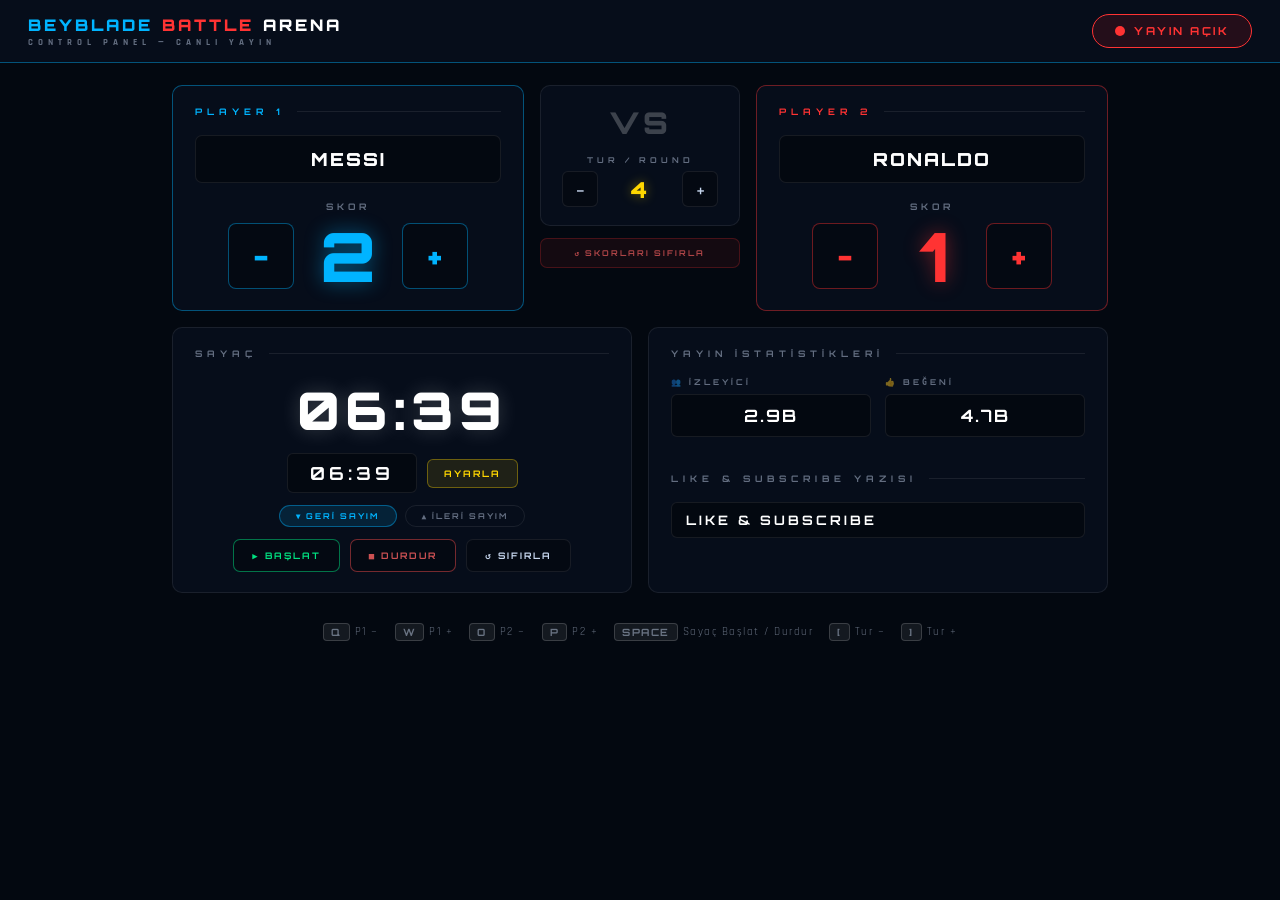
==== control.html @ 1eb25c37 "Add Beyblade Battle Arena scoreboard overlay and control panel - overlay.html: 1920x1080 transparent" ====
<!DOCTYPE html>
<html lang="tr">
<head>
  <meta charset="UTF-8">
  <meta name="viewport" content="width=device-width, initial-scale=1.0">
  <title>Control Panel — Beyblade Battle Arena</title>
  <link href="https://fonts.googleapis.com/css2?family=Orbitron:wght@400;700;900&family=Rajdhani:wght@500;600;700&display=swap" rel="stylesheet">
  <style>
    :root {
      --blue:       #00b4ff;
      --blue-dim:   rgba(0,180,255,0.13);
      --blue-bd:    rgba(0,180,255,0.42);
      --red:        #ff3333;
      --red-dim:    rgba(255,51,51,0.13);
      --red-bd:     rgba(255,51,51,0.42);
      --gold:       #ffd700;
      --green:      #00e080;
      --bg:         #030810;
      --bg2:        #060d1a;
      --bg3:        #0b1628;
      --text:       #c8d8f0;
      --text-dim:   rgba(200,216,240,0.48);
      --border:     rgba(255,255,255,0.08);
    }

    *, *::before, *::after { margin: 0; padding: 0; box-sizing: border-box; }

    body {
      font-family: 'Orbitron', monospace;
      background: var(--bg);
      color: var(--text);
      min-height: 100vh;
    }

    /* ─── HEADER ─── */
    header {
      background: var(--bg2);
      border-bottom: 1px solid var(--blue-bd);
      padding: 14px 28px;
      display: flex;
      align-items: center;
      justify-content: space-between;
      position: sticky;
      top: 0;
      z-index: 50;
    }

    .logo {
      display: flex;
      flex-direction: column;
      gap: 2px;
    }

    .logo-row {
      display: flex;
      gap: 9px;
      font-size: 16px;
      font-weight: 900;
      letter-spacing: 3px;
    }

    .logo .a { color: var(--blue); }
    .logo .b { color: var(--red); }
    .logo .c { color: #fff; }

    .logo-sub {
      font-size: 9px;
      font-weight: 700;
      letter-spacing: 5px;
      color: var(--text-dim);
      font-family: 'Rajdhani', sans-serif;
    }

    .live-pill {
      display: flex;
      align-items: center;
      gap: 9px;
      padding: 9px 22px;
      border-radius: 24px;
      font-size: 11px;
      font-weight: 700;
      letter-spacing: 2.5px;
      border: 1px solid;
      cursor: pointer;
      transition: all 0.2s;
      user-select: none;
    }

    .live-pill.live {
      background: rgba(255,30,30,0.12);
      border-color: var(--red);
      color: var(--red);
    }

    .live-pill.offline {
      background: rgba(100,100,100,0.1);
      border-color: rgba(200,200,200,0.25);
      color: rgba(200,200,200,0.5);
    }

    .pill-dot {
      width: 10px; height: 10px;
      border-radius: 50%;
      background: currentColor;
    }

    .live-pill.live .pill-dot { animation: blink 1.4s ease-in-out infinite; }

    @keyframes blink { 0%,100%{opacity:1} 50%{opacity:.3} }

    /* ─── MAIN ─── */
    main {
      max-width: 980px;
      margin: 0 auto;
      padding: 22px 22px 40px;
      display: flex;
      flex-direction: column;
      gap: 16px;
    }

    /* ─── PANELS ─── */
    .panel {
      background: var(--bg2);
      border-radius: 10px;
      border: 1px solid var(--border);
      padding: 20px 22px;
    }

    .panel.p1 { border-color: var(--blue-bd); }
    .panel.p2 { border-color: var(--red-bd); }

    .panel-title {
      font-size: 9px;
      font-weight: 700;
      letter-spacing: 5px;
      color: var(--text-dim);
      margin-bottom: 18px;
      display: flex;
      align-items: center;
      gap: 12px;
    }

    .panel-title span { flex-shrink: 0; }
    .panel-title::after { content:''; flex:1; height:1px; background:var(--border); }
    .panel.p1 .panel-title { color: var(--blue); }
    .panel.p2 .panel-title { color: var(--red); }

    /* ─── PLAYERS ROW ─── */
    .players-row {
      display: grid;
      grid-template-columns: 1fr 200px 1fr;
      gap: 16px;
    }

    .center-col {
      display: flex;
      flex-direction: column;
      gap: 12px;
    }

    /* Name input */
    .name-input {
      width: 100%;
      background: rgba(0,0,0,0.38);
      border: 1px solid var(--border);
      border-radius: 7px;
      padding: 12px 16px;
      font-family: 'Orbitron', monospace;
      font-size: 18px;
      font-weight: 900;
      color: #fff;
      letter-spacing: 2px;
      outline: none;
      transition: border-color 0.2s, box-shadow 0.2s;
      text-align: center;
      margin-bottom: 18px;
    }

    .p1 .name-input:focus { border-color: var(--blue); box-shadow: 0 0 0 2px rgba(0,180,255,0.15); }
    .p2 .name-input:focus { border-color: var(--red);  box-shadow: 0 0 0 2px rgba(255,51,51,0.15); }

    /* Score */
    .score-lbl {
      font-size: 9px;
      font-weight: 700;
      letter-spacing: 4px;
      color: var(--text-dim);
      text-align: center;
      margin-bottom: 10px;
    }

    .score-ctrl {
      display: flex;
      align-items: center;
      justify-content: center;
      gap: 14px;
    }

    .score-btn {
      width: 66px; height: 66px;
      border-radius: 8px;
      border: 1px solid;
      background: rgba(0,0,0,0.28);
      font-family: 'Orbitron', monospace;
      font-size: 30px;
      font-weight: 900;
      cursor: pointer;
      display: flex;
      align-items: center;
      justify-content: center;
      line-height: 1;
      transition: all 0.14s;
      flex-shrink: 0;
    }

    .p1 .score-btn { color: var(--blue); border-color: var(--blue-bd); }
    .p1 .score-btn:hover { background: var(--blue-dim); box-shadow: 0 0 14px rgba(0,180,255,0.22); }
    .p1 .score-btn:active { transform: scale(0.91); }

    .p2 .score-btn { color: var(--red); border-color: var(--red-bd); }
    .p2 .score-btn:hover { background: var(--red-dim); box-shadow: 0 0 14px rgba(255,51,51,0.22); }
    .p2 .score-btn:active { transform: scale(0.91); }

    .score-val {
      font-size: 68px;
      font-weight: 900;
      min-width: 80px;
      text-align: center;
      line-height: 1;
    }

    .p1 .score-val { color: var(--blue); text-shadow: 0 0 20px rgba(0,180,255,0.45); }
    .p2 .score-val { color: var(--red);  text-shadow: 0 0 20px rgba(255,51,51,0.45); }

    /* Center VS panel */
    .vs-panel {
      background: var(--bg2);
      border-radius: 10px;
      border: 1px solid var(--border);
      padding: 18px 14px;
      display: flex;
      flex-direction: column;
      align-items: center;
      justify-content: center;
      gap: 14px;
    }

    .vs-big {
      font-size: 30px;
      font-weight: 900;
      color: rgba(255,255,255,0.22);
      letter-spacing: 4px;
    }

    .round-lbl {
      font-size: 8px;
      font-weight: 700;
      letter-spacing: 4px;
      color: var(--text-dim);
      margin-bottom: 6px;
      text-align: center;
    }

    .round-ctrl {
      display: flex;
      align-items: center;
      justify-content: center;
      gap: 10px;
    }

    .round-btn {
      width: 36px; height: 36px;
      border-radius: 6px;
      border: 1px solid var(--border);
      background: rgba(0,0,0,0.28);
      color: var(--text);
      font-family: 'Orbitron', monospace;
      font-size: 17px;
      cursor: pointer;
      display: flex;
      align-items: center;
      justify-content: center;
      transition: all 0.14s;
    }

    .round-btn:hover { background: rgba(255,255,255,0.07); border-color: rgba(255,255,255,0.22); }
    .round-btn:active { transform: scale(0.9); }

    .round-val {
      font-size: 22px;
      font-weight: 900;
      color: var(--gold);
      letter-spacing: 2px;
      min-width: 64px;
      text-align: center;
      text-shadow: 0 0 12px rgba(255,215,0,0.4);
    }

    .reset-scores-btn {
      width: 100%;
      padding: 9px;
      background: rgba(255,50,50,0.07);
      border: 1px solid rgba(255,50,50,0.22);
      border-radius: 7px;
      color: rgba(255,100,100,0.65);
      font-family: 'Orbitron', monospace;
      font-size: 8px;
      font-weight: 700;
      letter-spacing: 2px;
      cursor: pointer;
      transition: all 0.15s;
    }

    .reset-scores-btn:hover {
      background: rgba(255,50,50,0.14);
      color: rgba(255,110,110,0.95);
    }

    /* ─── BOTTOM ROW ─── */
    .bottom-row {
      display: grid;
      grid-template-columns: 1fr 1fr;
      gap: 16px;
    }

    /* Timer */
    .timer-big {
      font-size: 52px;
      font-weight: 900;
      text-align: center;
      color: #fff;
      letter-spacing: 5px;
      margin: 6px 0 10px;
      text-shadow: 0 0 20px rgba(255,255,255,0.2);
    }

    .timer-set-row {
      display: flex;
      align-items: center;
      justify-content: center;
      gap: 10px;
      margin-bottom: 12px;
    }

    .timer-set-input {
      width: 130px;
      background: rgba(0,0,0,0.38);
      border: 1px solid var(--border);
      border-radius: 6px;
      padding: 8px 12px;
      font-family: 'Orbitron', monospace;
      font-size: 18px;
      font-weight: 700;
      color: #fff;
      letter-spacing: 4px;
      text-align: center;
      outline: none;
      transition: border-color 0.2s;
    }

    .timer-set-input:focus { border-color: var(--gold); }

    .timer-set-btn {
      padding: 8px 16px;
      background: rgba(255,215,0,0.1);
      border: 1px solid rgba(255,215,0,0.35);
      border-radius: 6px;
      color: var(--gold);
      font-family: 'Orbitron', monospace;
      font-size: 9px;
      font-weight: 700;
      letter-spacing: 2px;
      cursor: pointer;
      transition: all 0.14s;
    }

    .timer-set-btn:hover { background: rgba(255,215,0,0.18); }

    .mode-row {
      display: flex;
      gap: 8px;
      justify-content: center;
      margin-bottom: 12px;
    }

    .mode-btn {
      padding: 5px 16px;
      border-radius: 20px;
      border: 1px solid var(--border);
      background: transparent;
      color: var(--text-dim);
      font-family: 'Orbitron', monospace;
      font-size: 8px;
      font-weight: 700;
      letter-spacing: 2px;
      cursor: pointer;
      transition: all 0.15s;
    }

    .mode-btn.active {
      background: var(--blue-dim);
      border-color: var(--blue-bd);
      color: var(--blue);
    }

    .timer-btns {
      display: flex;
      gap: 10px;
      justify-content: center;
    }

    .t-btn {
      padding: 10px 18px;
      border-radius: 7px;
      border: 1px solid var(--border);
      background: rgba(0,0,0,0.28);
      color: var(--text);
      font-family: 'Orbitron', monospace;
      font-size: 9px;
      font-weight: 700;
      letter-spacing: 2px;
      cursor: pointer;
      transition: all 0.14s;
    }

    .t-btn:hover { background: rgba(255,255,255,0.06); }
    .t-btn:active { transform: scale(0.93); }

    .t-btn.start {
      border-color: rgba(0,224,128,0.5);
      color: var(--green);
    }

    .t-btn.start:hover { background: rgba(0,224,128,0.1); }

    .t-btn.stop {
      border-color: rgba(255,80,80,0.45);
      color: rgba(255,100,100,0.8);
    }

    .t-btn.stop:hover { background: rgba(255,50,50,0.1); }

    /* Stats */
    .stats-grid {
      display: grid;
      grid-template-columns: 1fr 1fr;
      gap: 14px;
      margin-bottom: 18px;
    }

    .stat-group label {
      display: block;
      font-size: 8px;
      font-weight: 700;
      letter-spacing: 3px;
      color: var(--text-dim);
      margin-bottom: 7px;
    }

    .stat-input {
      width: 100%;
      background: rgba(0,0,0,0.38);
      border: 1px solid var(--border);
      border-radius: 6px;
      padding: 10px 12px;
      font-family: 'Orbitron', monospace;
      font-size: 17px;
      font-weight: 700;
      color: #fff;
      letter-spacing: 2px;
      text-align: center;
      outline: none;
      transition: border-color 0.2s;
    }

    .stat-input:focus { border-color: var(--gold); }

    /* Like & Subscribe text editor */
    .ls-editor-row {
      display: flex;
      gap: 10px;
      align-items: center;
    }

    .ls-text-input {
      flex: 1;
      background: rgba(0,0,0,0.38);
      border: 1px solid var(--border);
      border-radius: 6px;
      padding: 9px 14px;
      font-family: 'Orbitron', monospace;
      font-size: 13px;
      font-weight: 700;
      color: #fff;
      letter-spacing: 3px;
      outline: none;
      transition: border-color 0.2s;
    }

    .ls-text-input:focus { border-color: #ff00ff; box-shadow: 0 0 0 2px rgba(255,0,255,0.1); }

    /* Keyboard hints */
    .hints {
      text-align: center;
      font-family: 'Rajdhani', sans-serif;
      font-size: 11px;
      color: var(--text-dim);
      letter-spacing: 1.5px;
      padding: 14px 0 4px;
      display: flex;
      flex-wrap: wrap;
      justify-content: center;
      gap: 6px 16px;
    }

    .hints .hint-item { display: flex; align-items: center; gap: 5px; }

    kbd {
      display: inline-block;
      padding: 2px 7px;
      background: rgba(255,255,255,0.07);
      border: 1px solid rgba(255,255,255,0.16);
      border-radius: 4px;
      font-size: 10px;
      font-family: 'Orbitron', monospace;
      font-weight: 700;
    }

    /* Status toast */
    .toast {
      position: fixed;
      bottom: 28px;
      right: 28px;
      padding: 10px 22px;
      background: rgba(0,224,128,0.15);
      border: 1px solid rgba(0,224,128,0.4);
      border-radius: 8px;
      color: var(--green);
      font-size: 10px;
      font-weight: 700;
      letter-spacing: 2px;
      opacity: 0;
      transition: opacity 0.3s;
      pointer-events: none;
      z-index: 200;
    }

    .toast.show { opacity: 1; }

    /* Scrollbar */
    ::-webkit-scrollbar { width: 5px; }
    ::-webkit-scrollbar-track { background: var(--bg); }
    ::-webkit-scrollbar-thumb { background: rgba(255,255,255,0.1); border-radius: 3px; }
    ::-webkit-scrollbar-thumb:hover { background: rgba(255,255,255,0.2); }
  </style>
</head>
<body>

  <!-- HEADER -->
  <header>
    <div class="logo">
      <div class="logo-row">
        <span class="a">BEYBLADE</span>
        <span class="b">BATTLE</span>
        <span class="c">ARENA</span>
      </div>
      <div class="logo-sub">CONTROL PANEL — CANLI YAYIN</div>
    </div>
    <div class="live-pill live" id="live-pill" onclick="toggleLive()">
      <div class="pill-dot"></div>
      <span id="live-pill-label">YAYIN AÇIK</span>
    </div>
  </header>

  <main>

    <!-- PLAYERS ROW -->
    <div class="players-row">

      <!-- PLAYER 1 -->
      <div class="panel p1">
        <div class="panel-title"><span>PLAYER 1</span></div>
        <input class="name-input" id="p1-name" value="MESSI"   placeholder="OYUNCU 1 ADI"  oninput="broadcast()">
        <div class="score-lbl">SKOR</div>
        <div class="score-ctrl">
          <button class="score-btn" onclick="changeScore(1,-1)">−</button>
          <span  class="score-val"  id="s1-val">2</span>
          <button class="score-btn" onclick="changeScore(1, 1)">+</button>
        </div>
      </div>

      <!-- CENTER -->
      <div class="center-col">
        <div class="vs-panel">
          <div class="vs-big">VS</div>
          <div>
            <div class="round-lbl">TUR / ROUND</div>
            <div class="round-ctrl">
              <button class="round-btn" onclick="changeRound(-1)">−</button>
              <span  class="round-val" id="round-val">4</span>
              <button class="round-btn" onclick="changeRound( 1)">+</button>
            </div>
          </div>
        </div>
        <button class="reset-scores-btn" onclick="resetScores()">↺ SKORLARI SIFIRLA</button>
      </div>

      <!-- PLAYER 2 -->
      <div class="panel p2">
        <div class="panel-title"><span>PLAYER 2</span></div>
        <input class="name-input" id="p2-name" value="RONALDO" placeholder="OYUNCU 2 ADI" oninput="broadcast()">
        <div class="score-lbl">SKOR</div>
        <div class="score-ctrl">
          <button class="score-btn" onclick="changeScore(2,-1)">−</button>
          <span  class="score-val"  id="s2-val">1</span>
          <button class="score-btn" onclick="changeScore(2, 1)">+</button>
        </div>
      </div>
    </div>

    <!-- BOTTOM ROW -->
    <div class="bottom-row">

      <!-- TIMER -->
      <div class="panel">
        <div class="panel-title"><span>SAYAÇ</span></div>
        <div class="timer-big" id="timer-big">06:39</div>

        <div class="timer-set-row">
          <input class="timer-set-input" id="timer-set" value="06:39" placeholder="MM:SS">
          <button class="timer-set-btn" onclick="setTimerFromInput()">AYARLA</button>
        </div>

        <div class="mode-row">
          <button class="mode-btn active" id="mode-down" onclick="setMode('down')">▼ GERİ SAYIM</button>
          <button class="mode-btn"        id="mode-up"   onclick="setMode('up')"  >▲ İLERİ SAYIM</button>
        </div>

        <div class="timer-btns">
          <button class="t-btn start" onclick="startTimer()">▶ BAŞLAT</button>
          <button class="t-btn stop"  onclick="stopTimer()">■ DURDUR</button>
          <button class="t-btn"       onclick="resetTimer()">↺ SIFIRLA</button>
        </div>
      </div>

      <!-- STATS & EXTRA -->
      <div class="panel" style="display:flex;flex-direction:column;gap:18px;">
        <div>
          <div class="panel-title"><span>YAYIN İSTATİSTİKLERİ</span></div>
          <div class="stats-grid">
            <div class="stat-group">
              <label>👥 İZLEYİCİ</label>
              <input class="stat-input" id="viewers" value="2.9B" oninput="broadcast()">
            </div>
            <div class="stat-group">
              <label>👍 BEĞENİ</label>
              <input class="stat-input" id="likes"   value="4.7B" oninput="broadcast()">
            </div>
          </div>
        </div>

        <div>
          <div class="panel-title"><span>LIKE &amp; SUBSCRIBE YAZISI</span></div>
          <div class="ls-editor-row">
            <input class="ls-text-input" id="ls-input" value="LIKE &amp; SUBSCRIBE" oninput="broadcast()">
          </div>
        </div>
      </div>
    </div>

    <!-- KEYBOARD HINTS -->
    <div class="hints">
      <div class="hint-item"><kbd>Q</kbd> P1 −</div>
      <div class="hint-item"><kbd>W</kbd> P1 +</div>
      <div class="hint-item"><kbd>O</kbd> P2 −</div>
      <div class="hint-item"><kbd>P</kbd> P2 +</div>
      <div class="hint-item"><kbd>SPACE</kbd> Sayaç Başlat / Durdur</div>
      <div class="hint-item"><kbd>[</kbd> Tur −</div>
      <div class="hint-item"><kbd>]</kbd> Tur +</div>
    </div>

  </main>

  <div class="toast" id="toast">GÖNDERILDI ✓</div>

  <script>
    const ch = new BroadcastChannel('bba-ctrl');

    // ── State ──
    let s1 = 2, s2 = 1, round = 4;
    let timerSec = 6 * 60 + 39;
    let timerRunning = false;
    let timerInterval = null;
    let timerMode = 'down';
    let isLive = true;

    // ── Broadcast ──
    function broadcast() {
      const data = {
        p1:      document.getElementById('p1-name').value.toUpperCase(),
        p2:      document.getElementById('p2-name').value.toUpperCase(),
        s1, s2, round,
        timer:   fmt(timerSec),
        viewers: document.getElementById('viewers').value,
        likes:   document.getElementById('likes').value,
        lsText:  document.getElementById('ls-input').value,
      };
      ch.postMessage(data);
      localStorage.setItem('bba-state', JSON.stringify(data));
      flashToast();
    }

    let toastTimeout;
    function flashToast() {
      const t = document.getElementById('toast');
      t.classList.add('show');
      clearTimeout(toastTimeout);
      toastTimeout = setTimeout(() => t.classList.remove('show'), 900);
    }

    // ── Score ──
    function changeScore(player, delta) {
      if (player === 1) s1 = Math.max(0, s1 + delta);
      else              s2 = Math.max(0, s2 + delta);
      document.getElementById('s1-val').textContent = s1;
      document.getElementById('s2-val').textContent = s2;
      broadcast();
    }

    function resetScores() {
      s1 = 0; s2 = 0;
      document.getElementById('s1-val').textContent = 0;
      document.getElementById('s2-val').textContent = 0;
      broadcast();
    }

    // ── Round ──
    function changeRound(delta) {
      round = Math.max(1, round + delta);
      document.getElementById('round-val').textContent = round;
      broadcast();
    }

    // ── Timer ──
    function setMode(mode) {
      timerMode = mode;
      document.getElementById('mode-down').classList.toggle('active', mode === 'down');
      document.getElementById('mode-up').classList.toggle('active',   mode === 'up');
    }

    function startTimer() {
      if (timerRunning) return;
      timerRunning = true;
      timerInterval = setInterval(() => {
        if (timerMode === 'down') {
          timerSec = Math.max(0, timerSec - 1);
          if (timerSec === 0) stopTimer();
        } else {
          timerSec++;
        }
        refreshTimerUI();
        broadcast();
      }, 1000);
    }

    function stopTimer() {
      timerRunning = false;
      clearInterval(timerInterval);
    }

    function resetTimer() {
      stopTimer();
      timerSec = 0;
      refreshTimerUI();
      broadcast();
    }

    function setTimerFromInput() {
      const raw = document.getElementById('timer-set').value.trim();
      const parts = raw.split(':');
      if (parts.length === 2) {
        const m = parseInt(parts[0]) || 0;
        const s = parseInt(parts[1]) || 0;
        timerSec = m * 60 + s;
        refreshTimerUI();
        broadcast();
      }
    }

    function refreshTimerUI() {
      const t = fmt(timerSec);
      document.getElementById('timer-big').textContent = t;
      document.getElementById('timer-set').value = t;
    }

    function fmt(sec) {
      const m = Math.floor(sec / 60).toString().padStart(2, '0');
      const s = (sec % 60).toString().padStart(2, '0');
      return `${m}:${s}`;
    }

    // ── Live toggle ──
    function toggleLive() {
      isLive = !isLive;
      const pill  = document.getElementById('live-pill');
      const label = document.getElementById('live-pill-label');
      pill.className  = 'live-pill ' + (isLive ? 'live' : 'offline');
      label.textContent = isLive ? 'YAYIN AÇIK' : 'YAYIN KAPALI';
    }

    // ── Keyboard shortcuts ──
    document.addEventListener('keydown', e => {
      if (['INPUT', 'TEXTAREA'].includes(e.target.tagName)) return;
      switch (e.key) {
        case 'q': case 'Q': changeScore(1, -1); break;
        case 'w': case 'W': changeScore(1,  1); break;
        case 'o': case 'O': changeScore(2, -1); break;
        case 'p': case 'P': changeScore(2,  1); break;
        case '[':            changeRound(-1);    break;
        case ']':            changeRound( 1);    break;
        case ' ':
          e.preventDefault();
          timerRunning ? stopTimer() : startTimer();
          break;
      }
    });

    // ── Init ──
    broadcast();
  </script>
</body>
</html>
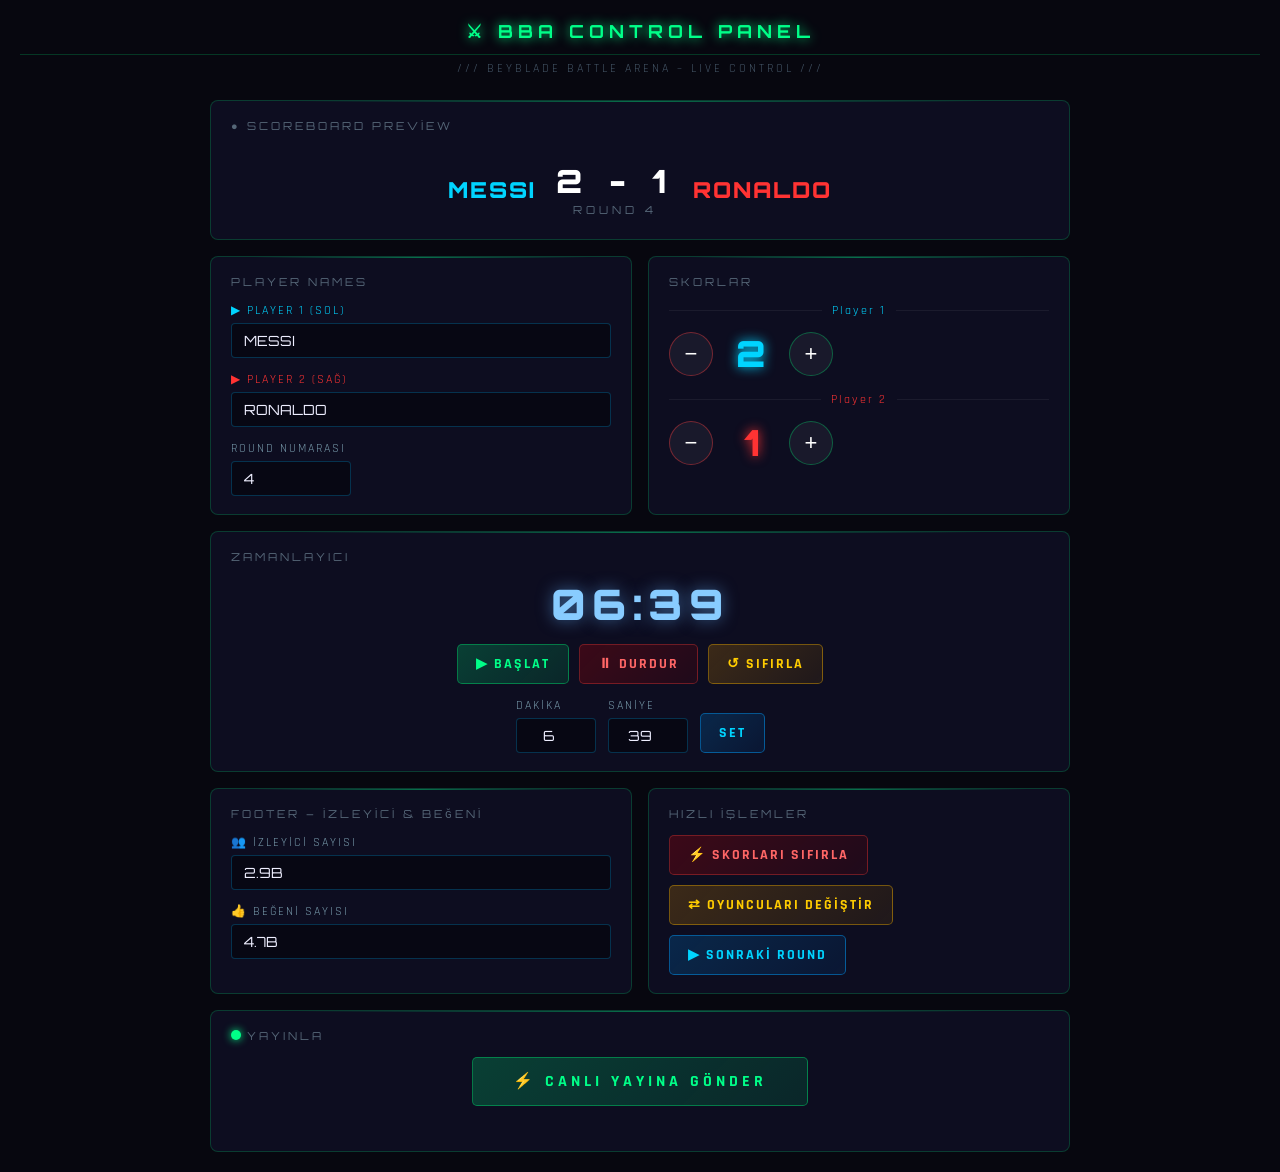
==== commit 68c685e7: "Add Beyblade Battle Arena scoreboard overlay and control panel Two-file HTML/CSS/JS system: - index." ====
--- a/control.html
+++ b/control.html
@@ -1,832 +1,605 @@
 <!DOCTYPE html>
 <html lang="tr">
 <head>
-  <meta charset="UTF-8">
-  <meta name="viewport" content="width=device-width, initial-scale=1.0">
-  <title>Control Panel — Beyblade Battle Arena</title>
-  <link href="https://fonts.googleapis.com/css2?family=Orbitron:wght@400;700;900&family=Rajdhani:wght@500;600;700&display=swap" rel="stylesheet">
-  <style>
-    :root {
-      --blue:       #00b4ff;
-      --blue-dim:   rgba(0,180,255,0.13);
-      --blue-bd:    rgba(0,180,255,0.42);
-      --red:        #ff3333;
-      --red-dim:    rgba(255,51,51,0.13);
-      --red-bd:     rgba(255,51,51,0.42);
-      --gold:       #ffd700;
-      --green:      #00e080;
-      --bg:         #030810;
-      --bg2:        #060d1a;
-      --bg3:        #0b1628;
-      --text:       #c8d8f0;
-      --text-dim:   rgba(200,216,240,0.48);
-      --border:     rgba(255,255,255,0.08);
-    }
-
-    *, *::before, *::after { margin: 0; padding: 0; box-sizing: border-box; }
-
-    body {
-      font-family: 'Orbitron', monospace;
-      background: var(--bg);
-      color: var(--text);
-      min-height: 100vh;
-    }
-
-    /* ─── HEADER ─── */
-    header {
-      background: var(--bg2);
-      border-bottom: 1px solid var(--blue-bd);
-      padding: 14px 28px;
-      display: flex;
-      align-items: center;
-      justify-content: space-between;
-      position: sticky;
-      top: 0;
-      z-index: 50;
-    }
-
-    .logo {
-      display: flex;
-      flex-direction: column;
-      gap: 2px;
-    }
-
-    .logo-row {
-      display: flex;
-      gap: 9px;
-      font-size: 16px;
-      font-weight: 900;
-      letter-spacing: 3px;
-    }
-
-    .logo .a { color: var(--blue); }
-    .logo .b { color: var(--red); }
-    .logo .c { color: #fff; }
-
-    .logo-sub {
-      font-size: 9px;
-      font-weight: 700;
-      letter-spacing: 5px;
-      color: var(--text-dim);
-      font-family: 'Rajdhani', sans-serif;
-    }
-
-    .live-pill {
-      display: flex;
-      align-items: center;
-      gap: 9px;
-      padding: 9px 22px;
-      border-radius: 24px;
-      font-size: 11px;
-      font-weight: 700;
-      letter-spacing: 2.5px;
-      border: 1px solid;
-      cursor: pointer;
-      transition: all 0.2s;
-      user-select: none;
-    }
-
-    .live-pill.live {
-      background: rgba(255,30,30,0.12);
-      border-color: var(--red);
-      color: var(--red);
-    }
-
-    .live-pill.offline {
-      background: rgba(100,100,100,0.1);
-      border-color: rgba(200,200,200,0.25);
-      color: rgba(200,200,200,0.5);
-    }
-
-    .pill-dot {
-      width: 10px; height: 10px;
-      border-radius: 50%;
-      background: currentColor;
-    }
-
-    .live-pill.live .pill-dot { animation: blink 1.4s ease-in-out infinite; }
-
-    @keyframes blink { 0%,100%{opacity:1} 50%{opacity:.3} }
-
-    /* ─── MAIN ─── */
-    main {
-      max-width: 980px;
-      margin: 0 auto;
-      padding: 22px 22px 40px;
-      display: flex;
-      flex-direction: column;
-      gap: 16px;
-    }
-
-    /* ─── PANELS ─── */
-    .panel {
-      background: var(--bg2);
-      border-radius: 10px;
-      border: 1px solid var(--border);
-      padding: 20px 22px;
-    }
-
-    .panel.p1 { border-color: var(--blue-bd); }
-    .panel.p2 { border-color: var(--red-bd); }
-
-    .panel-title {
-      font-size: 9px;
-      font-weight: 700;
-      letter-spacing: 5px;
-      color: var(--text-dim);
-      margin-bottom: 18px;
-      display: flex;
-      align-items: center;
-      gap: 12px;
-    }
-
-    .panel-title span { flex-shrink: 0; }
-    .panel-title::after { content:''; flex:1; height:1px; background:var(--border); }
-    .panel.p1 .panel-title { color: var(--blue); }
-    .panel.p2 .panel-title { color: var(--red); }
-
-    /* ─── PLAYERS ROW ─── */
-    .players-row {
-      display: grid;
-      grid-template-columns: 1fr 200px 1fr;
-      gap: 16px;
-    }
-
-    .center-col {
-      display: flex;
-      flex-direction: column;
-      gap: 12px;
-    }
-
-    /* Name input */
-    .name-input {
-      width: 100%;
-      background: rgba(0,0,0,0.38);
-      border: 1px solid var(--border);
-      border-radius: 7px;
-      padding: 12px 16px;
-      font-family: 'Orbitron', monospace;
-      font-size: 18px;
-      font-weight: 900;
-      color: #fff;
-      letter-spacing: 2px;
-      outline: none;
-      transition: border-color 0.2s, box-shadow 0.2s;
-      text-align: center;
-      margin-bottom: 18px;
-    }
-
-    .p1 .name-input:focus { border-color: var(--blue); box-shadow: 0 0 0 2px rgba(0,180,255,0.15); }
-    .p2 .name-input:focus { border-color: var(--red);  box-shadow: 0 0 0 2px rgba(255,51,51,0.15); }
-
-    /* Score */
-    .score-lbl {
-      font-size: 9px;
-      font-weight: 700;
-      letter-spacing: 4px;
-      color: var(--text-dim);
-      text-align: center;
-      margin-bottom: 10px;
-    }
-
-    .score-ctrl {
-      display: flex;
-      align-items: center;
-      justify-content: center;
-      gap: 14px;
-    }
-
-    .score-btn {
-      width: 66px; height: 66px;
-      border-radius: 8px;
-      border: 1px solid;
-      background: rgba(0,0,0,0.28);
-      font-family: 'Orbitron', monospace;
-      font-size: 30px;
-      font-weight: 900;
-      cursor: pointer;
-      display: flex;
-      align-items: center;
-      justify-content: center;
-      line-height: 1;
-      transition: all 0.14s;
-      flex-shrink: 0;
-    }
-
-    .p1 .score-btn { color: var(--blue); border-color: var(--blue-bd); }
-    .p1 .score-btn:hover { background: var(--blue-dim); box-shadow: 0 0 14px rgba(0,180,255,0.22); }
-    .p1 .score-btn:active { transform: scale(0.91); }
-
-    .p2 .score-btn { color: var(--red); border-color: var(--red-bd); }
-    .p2 .score-btn:hover { background: var(--red-dim); box-shadow: 0 0 14px rgba(255,51,51,0.22); }
-    .p2 .score-btn:active { transform: scale(0.91); }
-
-    .score-val {
-      font-size: 68px;
-      font-weight: 900;
-      min-width: 80px;
-      text-align: center;
-      line-height: 1;
-    }
-
-    .p1 .score-val { color: var(--blue); text-shadow: 0 0 20px rgba(0,180,255,0.45); }
-    .p2 .score-val { color: var(--red);  text-shadow: 0 0 20px rgba(255,51,51,0.45); }
-
-    /* Center VS panel */
-    .vs-panel {
-      background: var(--bg2);
-      border-radius: 10px;
-      border: 1px solid var(--border);
-      padding: 18px 14px;
-      display: flex;
-      flex-direction: column;
-      align-items: center;
-      justify-content: center;
-      gap: 14px;
-    }
-
-    .vs-big {
-      font-size: 30px;
-      font-weight: 900;
-      color: rgba(255,255,255,0.22);
-      letter-spacing: 4px;
-    }
-
-    .round-lbl {
-      font-size: 8px;
-      font-weight: 700;
-      letter-spacing: 4px;
-      color: var(--text-dim);
-      margin-bottom: 6px;
-      text-align: center;
-    }
-
-    .round-ctrl {
-      display: flex;
-      align-items: center;
-      justify-content: center;
-      gap: 10px;
-    }
-
-    .round-btn {
-      width: 36px; height: 36px;
-      border-radius: 6px;
-      border: 1px solid var(--border);
-      background: rgba(0,0,0,0.28);
-      color: var(--text);
-      font-family: 'Orbitron', monospace;
-      font-size: 17px;
-      cursor: pointer;
-      display: flex;
-      align-items: center;
-      justify-content: center;
-      transition: all 0.14s;
-    }
-
-    .round-btn:hover { background: rgba(255,255,255,0.07); border-color: rgba(255,255,255,0.22); }
-    .round-btn:active { transform: scale(0.9); }
-
-    .round-val {
-      font-size: 22px;
-      font-weight: 900;
-      color: var(--gold);
-      letter-spacing: 2px;
-      min-width: 64px;
-      text-align: center;
-      text-shadow: 0 0 12px rgba(255,215,0,0.4);
-    }
-
-    .reset-scores-btn {
-      width: 100%;
-      padding: 9px;
-      background: rgba(255,50,50,0.07);
-      border: 1px solid rgba(255,50,50,0.22);
-      border-radius: 7px;
-      color: rgba(255,100,100,0.65);
-      font-family: 'Orbitron', monospace;
-      font-size: 8px;
-      font-weight: 700;
-      letter-spacing: 2px;
-      cursor: pointer;
-      transition: all 0.15s;
-    }
-
-    .reset-scores-btn:hover {
-      background: rgba(255,50,50,0.14);
-      color: rgba(255,110,110,0.95);
-    }
-
-    /* ─── BOTTOM ROW ─── */
-    .bottom-row {
-      display: grid;
-      grid-template-columns: 1fr 1fr;
-      gap: 16px;
-    }
-
-    /* Timer */
-    .timer-big {
-      font-size: 52px;
-      font-weight: 900;
-      text-align: center;
-      color: #fff;
-      letter-spacing: 5px;
-      margin: 6px 0 10px;
-      text-shadow: 0 0 20px rgba(255,255,255,0.2);
-    }
-
-    .timer-set-row {
-      display: flex;
-      align-items: center;
-      justify-content: center;
-      gap: 10px;
-      margin-bottom: 12px;
-    }
-
-    .timer-set-input {
-      width: 130px;
-      background: rgba(0,0,0,0.38);
-      border: 1px solid var(--border);
-      border-radius: 6px;
-      padding: 8px 12px;
-      font-family: 'Orbitron', monospace;
-      font-size: 18px;
-      font-weight: 700;
-      color: #fff;
-      letter-spacing: 4px;
-      text-align: center;
-      outline: none;
-      transition: border-color 0.2s;
-    }
-
-    .timer-set-input:focus { border-color: var(--gold); }
-
-    .timer-set-btn {
-      padding: 8px 16px;
-      background: rgba(255,215,0,0.1);
-      border: 1px solid rgba(255,215,0,0.35);
-      border-radius: 6px;
-      color: var(--gold);
-      font-family: 'Orbitron', monospace;
-      font-size: 9px;
-      font-weight: 700;
-      letter-spacing: 2px;
-      cursor: pointer;
-      transition: all 0.14s;
-    }
-
-    .timer-set-btn:hover { background: rgba(255,215,0,0.18); }
-
-    .mode-row {
-      display: flex;
-      gap: 8px;
-      justify-content: center;
-      margin-bottom: 12px;
-    }
-
-    .mode-btn {
-      padding: 5px 16px;
-      border-radius: 20px;
-      border: 1px solid var(--border);
-      background: transparent;
-      color: var(--text-dim);
-      font-family: 'Orbitron', monospace;
-      font-size: 8px;
-      font-weight: 700;
-      letter-spacing: 2px;
-      cursor: pointer;
-      transition: all 0.15s;
-    }
-
-    .mode-btn.active {
-      background: var(--blue-dim);
-      border-color: var(--blue-bd);
-      color: var(--blue);
-    }
-
-    .timer-btns {
-      display: flex;
-      gap: 10px;
-      justify-content: center;
-    }
-
-    .t-btn {
-      padding: 10px 18px;
-      border-radius: 7px;
-      border: 1px solid var(--border);
-      background: rgba(0,0,0,0.28);
-      color: var(--text);
-      font-family: 'Orbitron', monospace;
-      font-size: 9px;
-      font-weight: 700;
-      letter-spacing: 2px;
-      cursor: pointer;
-      transition: all 0.14s;
-    }
-
-    .t-btn:hover { background: rgba(255,255,255,0.06); }
-    .t-btn:active { transform: scale(0.93); }
-
-    .t-btn.start {
-      border-color: rgba(0,224,128,0.5);
-      color: var(--green);
-    }
-
-    .t-btn.start:hover { background: rgba(0,224,128,0.1); }
-
-    .t-btn.stop {
-      border-color: rgba(255,80,80,0.45);
-      color: rgba(255,100,100,0.8);
-    }
-
-    .t-btn.stop:hover { background: rgba(255,50,50,0.1); }
-
-    /* Stats */
-    .stats-grid {
-      display: grid;
-      grid-template-columns: 1fr 1fr;
-      gap: 14px;
-      margin-bottom: 18px;
-    }
-
-    .stat-group label {
-      display: block;
-      font-size: 8px;
-      font-weight: 700;
-      letter-spacing: 3px;
-      color: var(--text-dim);
-      margin-bottom: 7px;
-    }
-
-    .stat-input {
-      width: 100%;
-      background: rgba(0,0,0,0.38);
-      border: 1px solid var(--border);
-      border-radius: 6px;
-      padding: 10px 12px;
-      font-family: 'Orbitron', monospace;
-      font-size: 17px;
-      font-weight: 700;
-      color: #fff;
-      letter-spacing: 2px;
-      text-align: center;
-      outline: none;
-      transition: border-color 0.2s;
-    }
-
-    .stat-input:focus { border-color: var(--gold); }
-
-    /* Like & Subscribe text editor */
-    .ls-editor-row {
-      display: flex;
-      gap: 10px;
-      align-items: center;
-    }
-
-    .ls-text-input {
-      flex: 1;
-      background: rgba(0,0,0,0.38);
-      border: 1px solid var(--border);
-      border-radius: 6px;
-      padding: 9px 14px;
-      font-family: 'Orbitron', monospace;
-      font-size: 13px;
-      font-weight: 700;
-      color: #fff;
-      letter-spacing: 3px;
-      outline: none;
-      transition: border-color 0.2s;
-    }
-
-    .ls-text-input:focus { border-color: #ff00ff; box-shadow: 0 0 0 2px rgba(255,0,255,0.1); }
-
-    /* Keyboard hints */
-    .hints {
-      text-align: center;
-      font-family: 'Rajdhani', sans-serif;
-      font-size: 11px;
-      color: var(--text-dim);
-      letter-spacing: 1.5px;
-      padding: 14px 0 4px;
-      display: flex;
-      flex-wrap: wrap;
-      justify-content: center;
-      gap: 6px 16px;
-    }
-
-    .hints .hint-item { display: flex; align-items: center; gap: 5px; }
-
-    kbd {
-      display: inline-block;
-      padding: 2px 7px;
-      background: rgba(255,255,255,0.07);
-      border: 1px solid rgba(255,255,255,0.16);
-      border-radius: 4px;
-      font-size: 10px;
-      font-family: 'Orbitron', monospace;
-      font-weight: 700;
-    }
-
-    /* Status toast */
-    .toast {
-      position: fixed;
-      bottom: 28px;
-      right: 28px;
-      padding: 10px 22px;
-      background: rgba(0,224,128,0.15);
-      border: 1px solid rgba(0,224,128,0.4);
-      border-radius: 8px;
-      color: var(--green);
-      font-size: 10px;
-      font-weight: 700;
-      letter-spacing: 2px;
-      opacity: 0;
-      transition: opacity 0.3s;
-      pointer-events: none;
-      z-index: 200;
-    }
-
-    .toast.show { opacity: 1; }
-
-    /* Scrollbar */
-    ::-webkit-scrollbar { width: 5px; }
-    ::-webkit-scrollbar-track { background: var(--bg); }
-    ::-webkit-scrollbar-thumb { background: rgba(255,255,255,0.1); border-radius: 3px; }
-    ::-webkit-scrollbar-thumb:hover { background: rgba(255,255,255,0.2); }
-  </style>
+<meta charset="UTF-8">
+<meta name="viewport" content="width=device-width, initial-scale=1.0">
+<title>BBA – Control Panel</title>
+<link href="https://fonts.googleapis.com/css2?family=Orbitron:wght@400;700;900&family=Rajdhani:wght@400;600;700&display=swap" rel="stylesheet">
+<style>
+:root {
+  --p1: #00d4ff;
+  --p1g: #0055ff;
+  --p2: #ff3333;
+  --p2g: #bb0000;
+  --accent: #00ff88;
+  --bg: #07070f;
+  --panel: #0d0d20;
+  --border: rgba(0,200,100,0.25);
+}
+
+* { margin: 0; padding: 0; box-sizing: border-box; }
+
+body {
+  background: var(--bg);
+  color: #cdd9e5;
+  font-family: 'Rajdhani', sans-serif;
+  font-size: 15px;
+  min-height: 100vh;
+  padding: 20px;
+}
+
+h1 {
+  font-family: 'Orbitron', monospace;
+  font-size: 18px;
+  letter-spacing: 5px;
+  color: var(--accent);
+  text-shadow: 0 0 12px var(--accent);
+  text-align: center;
+  margin-bottom: 6px;
+  padding-bottom: 12px;
+  border-bottom: 1px solid var(--border);
+}
+
+.subtitle {
+  text-align: center;
+  font-size: 12px;
+  color: #445566;
+  letter-spacing: 3px;
+  margin-bottom: 24px;
+}
+
+.grid {
+  display: grid;
+  grid-template-columns: 1fr 1fr;
+  gap: 16px;
+  max-width: 860px;
+  margin: 0 auto;
+}
+
+.card {
+  background: var(--panel);
+  border: 1px solid var(--border);
+  border-radius: 8px;
+  padding: 18px 20px;
+  position: relative;
+}
+
+.card::before {
+  content: '';
+  position: absolute;
+  top: 0; left: 10%; right: 10%;
+  height: 1px;
+  background: linear-gradient(90deg, transparent, var(--accent), transparent);
+  opacity: 0.4;
+}
+
+.card.full { grid-column: 1 / -1; }
+
+.card-title {
+  font-family: 'Orbitron', monospace;
+  font-size: 11px;
+  letter-spacing: 3px;
+  color: #556677;
+  text-transform: uppercase;
+  margin-bottom: 14px;
+}
+
+label {
+  display: block;
+  font-size: 12px;
+  color: #7799aa;
+  letter-spacing: 2px;
+  text-transform: uppercase;
+  margin-bottom: 5px;
+}
+
+input[type="text"],
+input[type="number"] {
+  width: 100%;
+  background: rgba(0,0,0,0.4);
+  border: 1px solid rgba(0,180,255,0.25);
+  border-radius: 4px;
+  color: #eef;
+  font-family: 'Orbitron', monospace;
+  font-size: 14px;
+  padding: 8px 12px;
+  outline: none;
+  transition: border-color 0.2s;
+}
+
+input[type="text"]:focus,
+input[type="number"]:focus {
+  border-color: rgba(0,210,255,0.6);
+  box-shadow: 0 0 8px rgba(0,180,255,0.2);
+}
+
+.field { margin-bottom: 14px; }
+.field:last-child { margin-bottom: 0; }
+
+/* Score controls */
+.score-row {
+  display: flex;
+  align-items: center;
+  gap: 10px;
+}
+
+.score-val {
+  font-family: 'Orbitron', monospace;
+  font-size: 36px;
+  font-weight: 900;
+  min-width: 56px;
+  text-align: center;
+  line-height: 1;
+}
+
+.sv1 { color: var(--p1); text-shadow: 0 0 12px var(--p1); }
+.sv2 { color: var(--p2); text-shadow: 0 0 12px var(--p2); }
+
+.btn-round {
+  width: 44px;
+  height: 44px;
+  border-radius: 50%;
+  border: 1px solid rgba(255,255,255,0.2);
+  background: rgba(255,255,255,0.05);
+  color: #fff;
+  font-size: 22px;
+  cursor: pointer;
+  transition: all 0.15s;
+  display: flex;
+  align-items: center;
+  justify-content: center;
+  flex-shrink: 0;
+}
+
+.btn-round:hover { background: rgba(255,255,255,0.12); border-color: rgba(255,255,255,0.4); }
+
+.btn-round.minus { border-color: rgba(255,60,60,0.4); }
+.btn-round.plus  { border-color: rgba(0,200,100,0.4); }
+
+.score-sep {
+  font-family: 'Orbitron', monospace;
+  font-size: 28px;
+  color: #445566;
+  padding: 0 6px;
+  flex-shrink: 0;
+}
+
+/* Buttons */
+.btn {
+  display: inline-flex;
+  align-items: center;
+  justify-content: center;
+  gap: 8px;
+  padding: 10px 18px;
+  border-radius: 5px;
+  border: none;
+  cursor: pointer;
+  font-family: 'Rajdhani', sans-serif;
+  font-size: 14px;
+  font-weight: 700;
+  letter-spacing: 2px;
+  text-transform: uppercase;
+  transition: all 0.15s;
+}
+
+.btn-primary {
+  background: linear-gradient(135deg, rgba(0,180,100,0.3), rgba(0,140,80,0.2));
+  border: 1px solid rgba(0,200,100,0.5);
+  color: var(--accent);
+}
+
+.btn-primary:hover {
+  background: linear-gradient(135deg, rgba(0,200,120,0.4), rgba(0,160,100,0.3));
+  box-shadow: 0 0 14px rgba(0,200,100,0.3);
+}
+
+.btn-danger {
+  background: linear-gradient(135deg, rgba(200,0,0,0.25), rgba(140,0,0,0.15));
+  border: 1px solid rgba(200,50,50,0.45);
+  color: #ff6666;
+}
+
+.btn-danger:hover {
+  background: linear-gradient(135deg, rgba(220,0,0,0.35), rgba(160,0,0,0.25));
+  box-shadow: 0 0 14px rgba(200,0,0,0.3);
+}
+
+.btn-warning {
+  background: linear-gradient(135deg, rgba(200,130,0,0.25), rgba(140,90,0,0.15));
+  border: 1px solid rgba(220,160,0,0.45);
+  color: #ffcc00;
+}
+
+.btn-warning:hover {
+  box-shadow: 0 0 14px rgba(200,150,0,0.3);
+}
+
+.btn-info {
+  background: linear-gradient(135deg, rgba(0,120,200,0.25), rgba(0,80,160,0.15));
+  border: 1px solid rgba(0,160,255,0.45);
+  color: var(--p1);
+}
+
+.btn-info:hover {
+  box-shadow: 0 0 14px rgba(0,160,255,0.3);
+}
+
+.btn-row {
+  display: flex;
+  gap: 10px;
+  flex-wrap: wrap;
+  margin-top: 6px;
+}
+
+/* Timer */
+.timer-display {
+  font-family: 'Orbitron', monospace;
+  font-size: 42px;
+  font-weight: 900;
+  color: #88ccff;
+  text-align: center;
+  text-shadow: 0 0 16px rgba(100,180,255,0.5);
+  margin: 8px 0 14px;
+  letter-spacing: 6px;
+}
+
+.timer-controls { display: flex; gap: 10px; justify-content: center; margin-bottom: 14px; }
+
+.timer-set-row {
+  display: flex;
+  gap: 10px;
+  align-items: flex-end;
+}
+
+.timer-set-row input {
+  width: 80px;
+  text-align: center;
+}
+
+/* Status indicator */
+.status-dot {
+  width: 10px;
+  height: 10px;
+  border-radius: 50%;
+  background: #00ff88;
+  box-shadow: 0 0 8px #00ff88;
+  display: inline-block;
+  margin-right: 6px;
+  animation: sPulse 1.5s ease-in-out infinite;
+}
+
+@keyframes sPulse {
+  0%, 100% { opacity: 1; }
+  50% { opacity: 0.4; }
+}
+
+.save-notice {
+  text-align: center;
+  font-size: 12px;
+  color: var(--accent);
+  letter-spacing: 2px;
+  margin-top: 12px;
+  opacity: 0;
+  transition: opacity 0.3s;
+}
+
+.save-notice.show { opacity: 1; }
+
+/* Divider */
+.vdiv {
+  display: flex;
+  align-items: center;
+  gap: 10px;
+  margin: 6px 0 14px;
+  color: #334455;
+  font-size: 12px;
+  letter-spacing: 2px;
+}
+.vdiv::before, .vdiv::after {
+  content: '';
+  flex: 1;
+  height: 1px;
+  background: rgba(255,255,255,0.06);
+}
+
+.p1-accent { color: var(--p1); }
+.p2-accent { color: var(--p2); }
+
+input.p1-input:focus { border-color: rgba(0,210,255,0.7) !important; }
+input.p2-input:focus { border-color: rgba(255,80,80,0.7) !important; }
+
+.scoreboard-preview {
+  display: flex;
+  align-items: center;
+  justify-content: center;
+  gap: 20px;
+  padding: 14px 0 4px;
+  font-family: 'Orbitron', monospace;
+}
+
+.sp1 { font-size: 22px; font-weight: 900; color: var(--p1); letter-spacing: 2px; }
+.sp2 { font-size: 22px; font-weight: 900; color: var(--p2); letter-spacing: 2px; }
+.sp-score { font-size: 32px; font-weight: 900; color: #fff; letter-spacing: 8px; }
+</style>
 </head>
 <body>
 
-  <!-- HEADER -->
-  <header>
-    <div class="logo">
-      <div class="logo-row">
-        <span class="a">BEYBLADE</span>
-        <span class="b">BATTLE</span>
-        <span class="c">ARENA</span>
+<h1>⚔ BBA CONTROL PANEL</h1>
+<div class="subtitle">/// BEYBLADE BATTLE ARENA – LIVE CONTROL ///</div>
+
+<div class="grid">
+
+  <!-- SCOREBOARD PREVIEW -->
+  <div class="card full">
+    <div class="card-title">● Scoreboard Preview</div>
+    <div class="scoreboard-preview">
+      <span class="sp1" id="prev_p1">MESSI</span>
+      <div>
+        <span class="sp-score" id="prev_score">2 - 1</span>
+        <div style="text-align:center;font-size:11px;color:#556677;letter-spacing:4px;margin-top:2px">ROUND <span id="prev_round">4</span></div>
       </div>
-      <div class="logo-sub">CONTROL PANEL — CANLI YAYIN</div>
-    </div>
-    <div class="live-pill live" id="live-pill" onclick="toggleLive()">
-      <div class="pill-dot"></div>
-      <span id="live-pill-label">YAYIN AÇIK</span>
-    </div>
-  </header>
-
-  <main>
-
-    <!-- PLAYERS ROW -->
-    <div class="players-row">
-
-      <!-- PLAYER 1 -->
-      <div class="panel p1">
-        <div class="panel-title"><span>PLAYER 1</span></div>
-        <input class="name-input" id="p1-name" value="MESSI"   placeholder="OYUNCU 1 ADI"  oninput="broadcast()">
-        <div class="score-lbl">SKOR</div>
-        <div class="score-ctrl">
-          <button class="score-btn" onclick="changeScore(1,-1)">−</button>
-          <span  class="score-val"  id="s1-val">2</span>
-          <button class="score-btn" onclick="changeScore(1, 1)">+</button>
-        </div>
+      <span class="sp2" id="prev_p2">RONALDO</span>
+    </div>
+  </div>
+
+  <!-- PLAYER NAMES -->
+  <div class="card">
+    <div class="card-title">Player Names</div>
+
+    <div class="field">
+      <label class="p1-accent">▶ Player 1 (Sol)</label>
+      <input type="text" id="p1Name" class="p1-input" value="MESSI" placeholder="Oyuncu 1 adı">
+    </div>
+
+    <div class="field">
+      <label class="p2-accent">▶ Player 2 (Sağ)</label>
+      <input type="text" id="p2Name" class="p2-input" value="RONALDO" placeholder="Oyuncu 2 adı">
+    </div>
+
+    <div class="field">
+      <label>Round Numarası</label>
+      <input type="number" id="roundNum" value="4" min="1" max="99" style="width:120px">
+    </div>
+  </div>
+
+  <!-- SCORES -->
+  <div class="card">
+    <div class="card-title">Skorlar</div>
+
+    <div class="vdiv"><span class="p1-accent">Player 1</span></div>
+    <div class="score-row" style="margin-bottom:16px">
+      <button class="btn-round minus" onclick="changeScore(1,-1)">−</button>
+      <div class="score-val sv1" id="s1_disp">2</div>
+      <button class="btn-round plus" onclick="changeScore(1,1)">+</button>
+    </div>
+
+    <div class="vdiv"><span class="p2-accent">Player 2</span></div>
+    <div class="score-row">
+      <button class="btn-round minus" onclick="changeScore(2,-1)">−</button>
+      <div class="score-val sv2" id="s2_disp">1</div>
+      <button class="btn-round plus" onclick="changeScore(2,1)">+</button>
+    </div>
+  </div>
+
+  <!-- TIMER -->
+  <div class="card full">
+    <div class="card-title">Zamanlayıcı</div>
+    <div class="timer-display" id="timerDisp">06:39</div>
+
+    <div class="timer-controls">
+      <button class="btn btn-primary" onclick="startTimer()">▶ BAŞLAT</button>
+      <button class="btn btn-danger" onclick="stopTimer()">⏸ DURDUR</button>
+      <button class="btn btn-warning" onclick="resetTimer()">↺ SIFIRLA</button>
+    </div>
+
+    <div style="display:flex;gap:12px;align-items:flex-end;justify-content:center">
+      <div>
+        <label>Dakika</label>
+        <input type="number" id="setMin" value="6" min="0" max="99" style="width:80px;text-align:center">
       </div>
-
-      <!-- CENTER -->
-      <div class="center-col">
-        <div class="vs-panel">
-          <div class="vs-big">VS</div>
-          <div>
-            <div class="round-lbl">TUR / ROUND</div>
-            <div class="round-ctrl">
-              <button class="round-btn" onclick="changeRound(-1)">−</button>
-              <span  class="round-val" id="round-val">4</span>
-              <button class="round-btn" onclick="changeRound( 1)">+</button>
-            </div>
-          </div>
-        </div>
-        <button class="reset-scores-btn" onclick="resetScores()">↺ SKORLARI SIFIRLA</button>
+      <div>
+        <label>Saniye</label>
+        <input type="number" id="setSec" value="39" min="0" max="59" style="width:80px;text-align:center">
       </div>
-
-      <!-- PLAYER 2 -->
-      <div class="panel p2">
-        <div class="panel-title"><span>PLAYER 2</span></div>
-        <input class="name-input" id="p2-name" value="RONALDO" placeholder="OYUNCU 2 ADI" oninput="broadcast()">
-        <div class="score-lbl">SKOR</div>
-        <div class="score-ctrl">
-          <button class="score-btn" onclick="changeScore(2,-1)">−</button>
-          <span  class="score-val"  id="s2-val">1</span>
-          <button class="score-btn" onclick="changeScore(2, 1)">+</button>
-        </div>
-      </div>
-    </div>
-
-    <!-- BOTTOM ROW -->
-    <div class="bottom-row">
-
-      <!-- TIMER -->
-      <div class="panel">
-        <div class="panel-title"><span>SAYAÇ</span></div>
-        <div class="timer-big" id="timer-big">06:39</div>
-
-        <div class="timer-set-row">
-          <input class="timer-set-input" id="timer-set" value="06:39" placeholder="MM:SS">
-          <button class="timer-set-btn" onclick="setTimerFromInput()">AYARLA</button>
-        </div>
-
-        <div class="mode-row">
-          <button class="mode-btn active" id="mode-down" onclick="setMode('down')">▼ GERİ SAYIM</button>
-          <button class="mode-btn"        id="mode-up"   onclick="setMode('up')"  >▲ İLERİ SAYIM</button>
-        </div>
-
-        <div class="timer-btns">
-          <button class="t-btn start" onclick="startTimer()">▶ BAŞLAT</button>
-          <button class="t-btn stop"  onclick="stopTimer()">■ DURDUR</button>
-          <button class="t-btn"       onclick="resetTimer()">↺ SIFIRLA</button>
-        </div>
-      </div>
-
-      <!-- STATS & EXTRA -->
-      <div class="panel" style="display:flex;flex-direction:column;gap:18px;">
-        <div>
-          <div class="panel-title"><span>YAYIN İSTATİSTİKLERİ</span></div>
-          <div class="stats-grid">
-            <div class="stat-group">
-              <label>👥 İZLEYİCİ</label>
-              <input class="stat-input" id="viewers" value="2.9B" oninput="broadcast()">
-            </div>
-            <div class="stat-group">
-              <label>👍 BEĞENİ</label>
-              <input class="stat-input" id="likes"   value="4.7B" oninput="broadcast()">
-            </div>
-          </div>
-        </div>
-
-        <div>
-          <div class="panel-title"><span>LIKE &amp; SUBSCRIBE YAZISI</span></div>
-          <div class="ls-editor-row">
-            <input class="ls-text-input" id="ls-input" value="LIKE &amp; SUBSCRIBE" oninput="broadcast()">
-          </div>
-        </div>
-      </div>
-    </div>
-
-    <!-- KEYBOARD HINTS -->
-    <div class="hints">
-      <div class="hint-item"><kbd>Q</kbd> P1 −</div>
-      <div class="hint-item"><kbd>W</kbd> P1 +</div>
-      <div class="hint-item"><kbd>O</kbd> P2 −</div>
-      <div class="hint-item"><kbd>P</kbd> P2 +</div>
-      <div class="hint-item"><kbd>SPACE</kbd> Sayaç Başlat / Durdur</div>
-      <div class="hint-item"><kbd>[</kbd> Tur −</div>
-      <div class="hint-item"><kbd>]</kbd> Tur +</div>
-    </div>
-
-  </main>
-
-  <div class="toast" id="toast">GÖNDERILDI ✓</div>
-
-  <script>
-    const ch = new BroadcastChannel('bba-ctrl');
-
-    // ── State ──
-    let s1 = 2, s2 = 1, round = 4;
-    let timerSec = 6 * 60 + 39;
-    let timerRunning = false;
-    let timerInterval = null;
-    let timerMode = 'down';
-    let isLive = true;
-
-    // ── Broadcast ──
-    function broadcast() {
-      const data = {
-        p1:      document.getElementById('p1-name').value.toUpperCase(),
-        p2:      document.getElementById('p2-name').value.toUpperCase(),
-        s1, s2, round,
-        timer:   fmt(timerSec),
-        viewers: document.getElementById('viewers').value,
-        likes:   document.getElementById('likes').value,
-        lsText:  document.getElementById('ls-input').value,
-      };
-      ch.postMessage(data);
-      localStorage.setItem('bba-state', JSON.stringify(data));
-      flashToast();
+      <button class="btn btn-info" onclick="applyTimer()">SET</button>
+    </div>
+  </div>
+
+  <!-- FOOTER STATS -->
+  <div class="card">
+    <div class="card-title">Footer – İzleyici & Beğeni</div>
+
+    <div class="field">
+      <label>👥 İzleyici Sayısı</label>
+      <input type="text" id="viewers" value="2.9B" placeholder="örn: 2.9B">
+    </div>
+
+    <div class="field">
+      <label>👍 Beğeni Sayısı</label>
+      <input type="text" id="likes" value="4.7B" placeholder="örn: 4.7B">
+    </div>
+  </div>
+
+  <!-- QUICK ACTIONS -->
+  <div class="card">
+    <div class="card-title">Hızlı İşlemler</div>
+
+    <div class="btn-row">
+      <button class="btn btn-danger" onclick="resetScores()">⚡ Skorları Sıfırla</button>
+      <button class="btn btn-warning" onclick="swapPlayers()">⇄ Oyuncuları Değiştir</button>
+      <button class="btn btn-info" onclick="newRound()">▶ Sonraki Round</button>
+    </div>
+  </div>
+
+  <!-- PUBLISH -->
+  <div class="card full">
+    <div class="card-title"><span class="status-dot"></span>Yayınla</div>
+    <div class="btn-row" style="justify-content:center">
+      <button class="btn btn-primary" style="font-size:16px;padding:13px 40px;letter-spacing:4px" onclick="publish()">
+        ⚡ CANLI YAYINA GÖNDER
+      </button>
+    </div>
+    <div class="save-notice" id="saveNotice">✓ GÜNCELLENDİ – Ana ekran yenilendi</div>
+  </div>
+
+</div><!-- /grid -->
+
+<script>
+  const KEY = 'bba_state';
+
+  let state = Object.assign({
+    p1Name:      'MESSI',
+    p2Name:      'RONALDO',
+    score1:      2,
+    score2:      1,
+    roundNum:    4,
+    viewers:     '2.9B',
+    likes:       '4.7B',
+    timerSeconds: 6 * 60 + 39,
+    timerRunning: false
+  }, JSON.parse(localStorage.getItem(KEY) || '{}'));
+
+  let timerInterval = null;
+  let displaySec = state.timerSeconds;
+
+  // ---- Init UI from state ----
+  function initUI() {
+    document.getElementById('p1Name').value   = state.p1Name;
+    document.getElementById('p2Name').value   = state.p2Name;
+    document.getElementById('roundNum').value  = state.roundNum;
+    document.getElementById('s1_disp').textContent = state.score1;
+    document.getElementById('s2_disp').textContent = state.score2;
+    document.getElementById('viewers').value  = state.viewers;
+    document.getElementById('likes').value    = state.likes;
+    displaySec = state.timerSeconds;
+    updatePreview();
+    renderTimer();
+    if (state.timerRunning) startTimerLocal();
+  }
+
+  // ---- Preview ----
+  function updatePreview() {
+    document.getElementById('prev_p1').textContent   = state.p1Name;
+    document.getElementById('prev_p2').textContent   = state.p2Name;
+    document.getElementById('prev_round').textContent = state.roundNum;
+    document.getElementById('prev_score').textContent = state.score1 + ' - ' + state.score2;
+  }
+
+  // ---- Live inputs: update preview instantly ----
+  ['p1Name','p2Name','roundNum'].forEach(id => {
+    document.getElementById(id).addEventListener('input', () => {
+      state.p1Name   = document.getElementById('p1Name').value;
+      state.p2Name   = document.getElementById('p2Name').value;
+      state.roundNum = document.getElementById('roundNum').value;
+      updatePreview();
+    });
+  });
+
+  // ---- Score ----
+  function changeScore(player, delta) {
+    if (player === 1) {
+      state.score1 = Math.max(0, (state.score1 || 0) + delta);
+      document.getElementById('s1_disp').textContent = state.score1;
+    } else {
+      state.score2 = Math.max(0, (state.score2 || 0) + delta);
+      document.getElementById('s2_disp').textContent = state.score2;
     }
-
-    let toastTimeout;
-    function flashToast() {
-      const t = document.getElementById('toast');
-      t.classList.add('show');
-      clearTimeout(toastTimeout);
-      toastTimeout = setTimeout(() => t.classList.remove('show'), 900);
-    }
-
-    // ── Score ──
-    function changeScore(player, delta) {
-      if (player === 1) s1 = Math.max(0, s1 + delta);
-      else              s2 = Math.max(0, s2 + delta);
-      document.getElementById('s1-val').textContent = s1;
-      document.getElementById('s2-val').textContent = s2;
-      broadcast();
-    }
-
-    function resetScores() {
-      s1 = 0; s2 = 0;
-      document.getElementById('s1-val').textContent = 0;
-      document.getElementById('s2-val').textContent = 0;
-      broadcast();
-    }
-
-    // ── Round ──
-    function changeRound(delta) {
-      round = Math.max(1, round + delta);
-      document.getElementById('round-val').textContent = round;
-      broadcast();
-    }
-
-    // ── Timer ──
-    function setMode(mode) {
-      timerMode = mode;
-      document.getElementById('mode-down').classList.toggle('active', mode === 'down');
-      document.getElementById('mode-up').classList.toggle('active',   mode === 'up');
-    }
-
-    function startTimer() {
-      if (timerRunning) return;
-      timerRunning = true;
-      timerInterval = setInterval(() => {
-        if (timerMode === 'down') {
-          timerSec = Math.max(0, timerSec - 1);
-          if (timerSec === 0) stopTimer();
-        } else {
-          timerSec++;
-        }
-        refreshTimerUI();
-        broadcast();
-      }, 1000);
-    }
-
-    function stopTimer() {
-      timerRunning = false;
-      clearInterval(timerInterval);
-    }
-
-    function resetTimer() {
-      stopTimer();
-      timerSec = 0;
-      refreshTimerUI();
-      broadcast();
-    }
-
-    function setTimerFromInput() {
-      const raw = document.getElementById('timer-set').value.trim();
-      const parts = raw.split(':');
-      if (parts.length === 2) {
-        const m = parseInt(parts[0]) || 0;
-        const s = parseInt(parts[1]) || 0;
-        timerSec = m * 60 + s;
-        refreshTimerUI();
-        broadcast();
+    updatePreview();
+  }
+
+  // ---- Timer ----
+  function renderTimer() {
+    const m  = Math.floor(displaySec / 60).toString().padStart(2,'0');
+    const s  = (displaySec % 60).toString().padStart(2,'0');
+    document.getElementById('timerDisp').textContent = m + ':' + s;
+  }
+
+  function startTimerLocal() {
+    if (timerInterval) return;
+    timerInterval = setInterval(() => {
+      if (displaySec > 0) {
+        displaySec--;
+        state.timerSeconds = displaySec;
+        renderTimer();
+        // push silently every tick so display page stays in sync
+        localStorage.setItem(KEY, JSON.stringify(state));
       }
-    }
-
-    function refreshTimerUI() {
-      const t = fmt(timerSec);
-      document.getElementById('timer-big').textContent = t;
-      document.getElementById('timer-set').value = t;
-    }
-
-    function fmt(sec) {
-      const m = Math.floor(sec / 60).toString().padStart(2, '0');
-      const s = (sec % 60).toString().padStart(2, '0');
-      return `${m}:${s}`;
-    }
-
-    // ── Live toggle ──
-    function toggleLive() {
-      isLive = !isLive;
-      const pill  = document.getElementById('live-pill');
-      const label = document.getElementById('live-pill-label');
-      pill.className  = 'live-pill ' + (isLive ? 'live' : 'offline');
-      label.textContent = isLive ? 'YAYIN AÇIK' : 'YAYIN KAPALI';
-    }
-
-    // ── Keyboard shortcuts ──
-    document.addEventListener('keydown', e => {
-      if (['INPUT', 'TEXTAREA'].includes(e.target.tagName)) return;
-      switch (e.key) {
-        case 'q': case 'Q': changeScore(1, -1); break;
-        case 'w': case 'W': changeScore(1,  1); break;
-        case 'o': case 'O': changeScore(2, -1); break;
-        case 'p': case 'P': changeScore(2,  1); break;
-        case '[':            changeRound(-1);    break;
-        case ']':            changeRound( 1);    break;
-        case ' ':
-          e.preventDefault();
-          timerRunning ? stopTimer() : startTimer();
-          break;
-      }
-    });
-
-    // ── Init ──
-    broadcast();
-  </script>
+    }, 1000);
+  }
+
+  function startTimer() {
+    state.timerRunning = true;
+    startTimerLocal();
+    saveState();
+  }
+
+  function stopTimer() {
+    state.timerRunning = false;
+    if (timerInterval) { clearInterval(timerInterval); timerInterval = null; }
+    state.timerSeconds = displaySec;
+    saveState();
+  }
+
+  function resetTimer() {
+    stopTimer();
+    displaySec = +document.getElementById('setMin').value * 60 + +document.getElementById('setSec').value;
+    state.timerSeconds = displaySec;
+    renderTimer();
+    saveState();
+  }
+
+  function applyTimer() {
+    stopTimer();
+    displaySec = +document.getElementById('setMin').value * 60 + +document.getElementById('setSec').value;
+    state.timerSeconds = displaySec;
+    renderTimer();
+    saveState();
+  }
+
+  // ---- Quick actions ----
+  function resetScores() {
+    state.score1 = 0;
+    state.score2 = 0;
+    document.getElementById('s1_disp').textContent = 0;
+    document.getElementById('s2_disp').textContent = 0;
+    updatePreview();
+  }
+
+  function swapPlayers() {
+    [state.p1Name, state.p2Name] = [state.p2Name, state.p1Name];
+    [state.score1, state.score2] = [state.score2, state.score1];
+    document.getElementById('p1Name').value = state.p1Name;
+    document.getElementById('p2Name').value = state.p2Name;
+    document.getElementById('s1_disp').textContent = state.score1;
+    document.getElementById('s2_disp').textContent = state.score2;
+    updatePreview();
+  }
+
+  function newRound() {
+    state.roundNum = (parseInt(state.roundNum) || 0) + 1;
+    document.getElementById('roundNum').value = state.roundNum;
+    updatePreview();
+  }
+
+  // ---- Publish ----
+  function publish() {
+    state.p1Name   = document.getElementById('p1Name').value;
+    state.p2Name   = document.getElementById('p2Name').value;
+    state.roundNum = document.getElementById('roundNum').value;
+    state.viewers  = document.getElementById('viewers').value;
+    state.likes    = document.getElementById('likes').value;
+    saveState();
+
+    const n = document.getElementById('saveNotice');
+    n.classList.add('show');
+    setTimeout(() => n.classList.remove('show'), 2500);
+  }
+
+  function saveState() {
+    localStorage.setItem(KEY, JSON.stringify(state));
+  }
+
+  initUI();
+</script>
 </body>
 </html>
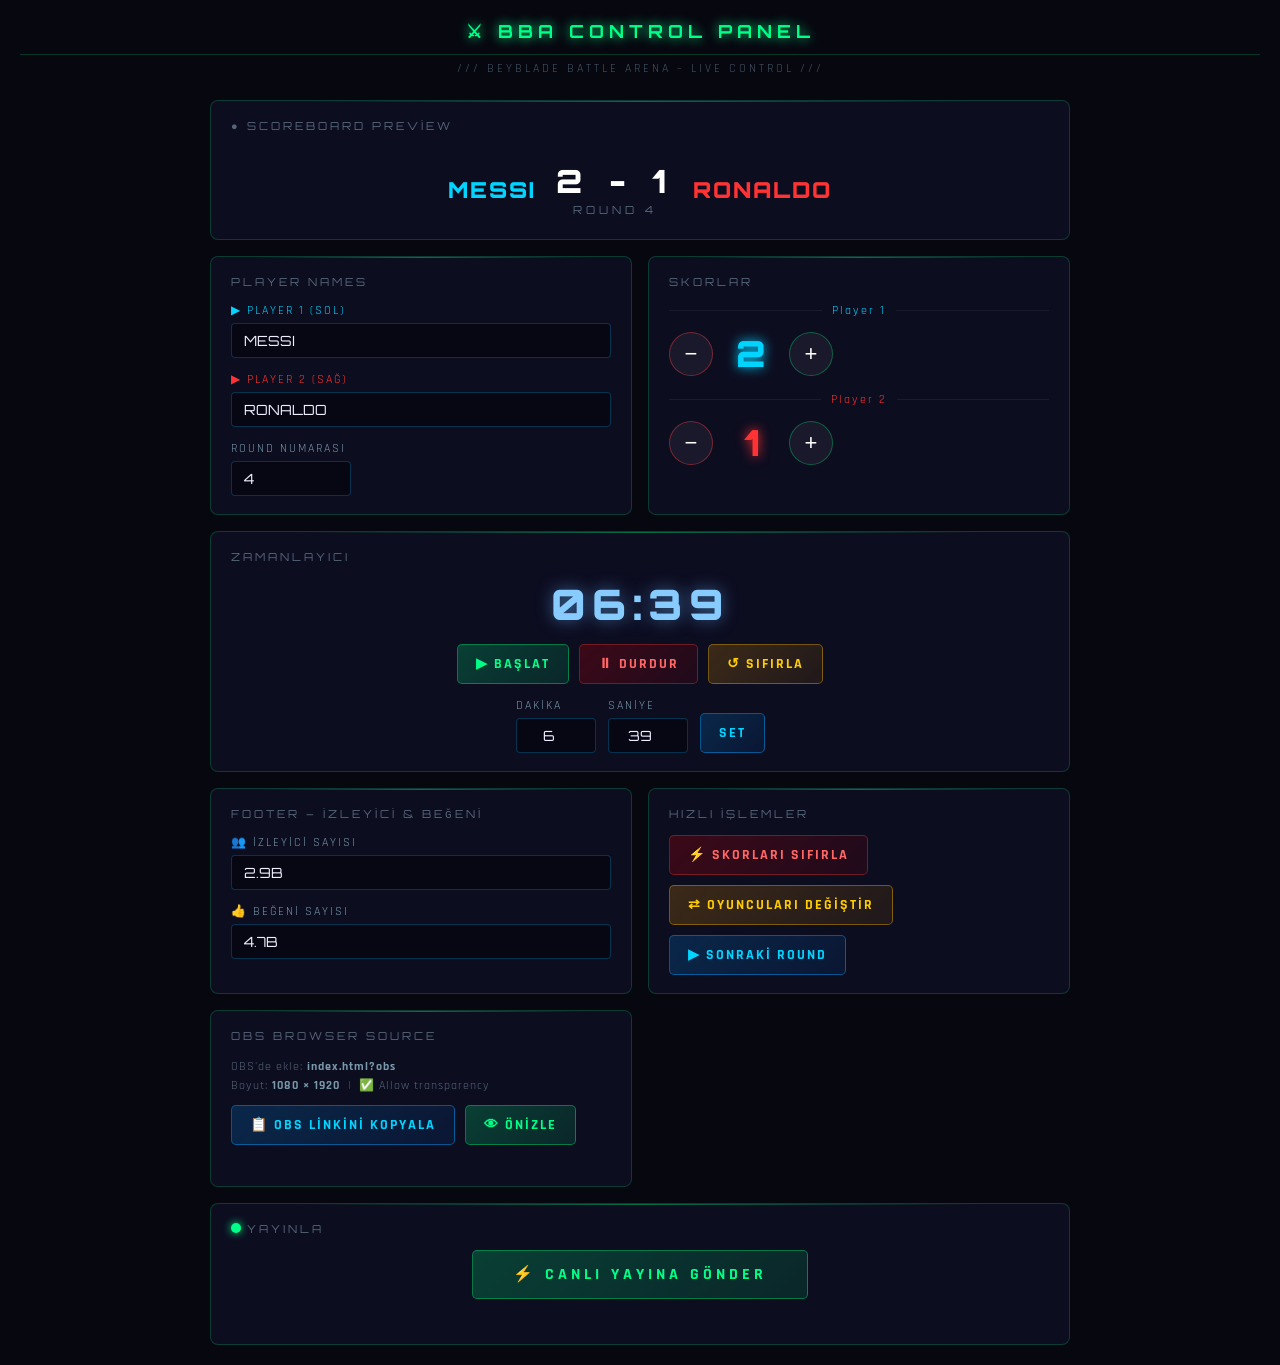
==== commit bf6c1bd5: "Fix blank display: add dark preview backgrounds and OBS transparent mode - index.html: dark backgrou" ====
--- a/control.html
+++ b/control.html
@@ -431,6 +431,20 @@
     </div>
   </div>
 
+  <!-- OBS LINK -->
+  <div class="card">
+    <div class="card-title">OBS Browser Source</div>
+    <div style="font-size:12px;color:#556677;letter-spacing:1px;margin-bottom:10px;line-height:1.6">
+      OBS'de ekle: <strong style="color:#7799aa">index.html?obs</strong><br>
+      Boyut: <strong style="color:#7799aa">1080 × 1920</strong> &nbsp;|&nbsp; ✅ Allow transparency
+    </div>
+    <div class="btn-row">
+      <button class="btn btn-info" onclick="copyOBSLink()">📋 OBS Linkini Kopyala</button>
+      <button class="btn btn-primary" onclick="openPreview()">👁 Önizle</button>
+    </div>
+    <div class="save-notice" id="obsNotice" style="margin-top:8px">✓ Link kopyalandı!</div>
+  </div>
+
   <!-- PUBLISH -->
   <div class="card full">
     <div class="card-title"><span class="status-dot"></span>Yayınla</div>
@@ -599,6 +613,19 @@
     localStorage.setItem(KEY, JSON.stringify(state));
   }
 
+  function copyOBSLink() {
+    const url = location.href.replace('control.html', 'index.html') + '?obs';
+    navigator.clipboard.writeText(url).catch(() => {});
+    const n = document.getElementById('obsNotice');
+    n.classList.add('show');
+    setTimeout(() => n.classList.remove('show'), 2500);
+  }
+
+  function openPreview() {
+    const url = location.href.replace('control.html', 'index.html');
+    window.open(url, '_blank');
+  }
+
   initUI();
 </script>
 </body>
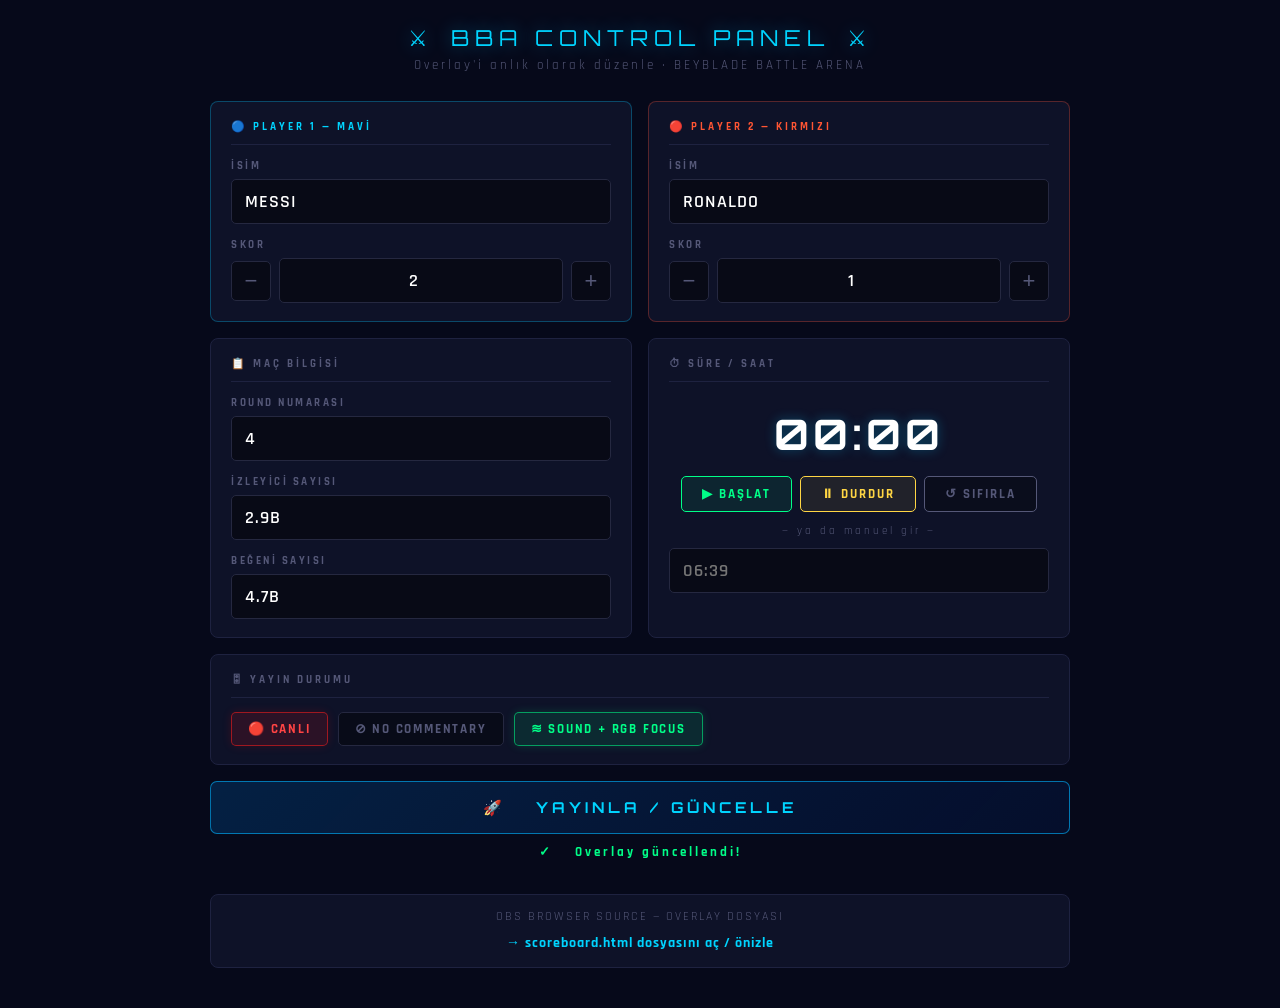
==== commit d606d32c: "Add Beyblade Battle Arena scoreboard overlay and control panel 9:16 portrait HTML/CSS/JS overlay (sc" ====
--- a/control.html
+++ b/control.html
@@ -3,51 +3,55 @@
 <head>
 <meta charset="UTF-8">
 <meta name="viewport" content="width=device-width, initial-scale=1.0">
-<title>BBA – Control Panel</title>
-<link href="https://fonts.googleapis.com/css2?family=Orbitron:wght@400;700;900&family=Rajdhani:wght@400;600;700&display=swap" rel="stylesheet">
+<title>BBA — Kontrol Paneli</title>
+<link rel="preconnect" href="https://fonts.googleapis.com">
+<link href="https://fonts.googleapis.com/css2?family=Rajdhani:wght@500;600;700&family=Orbitron:wght@700;900&display=swap" rel="stylesheet">
 <style>
+* { margin: 0; padding: 0; box-sizing: border-box; }
+
 :root {
-  --p1: #00d4ff;
-  --p1g: #0055ff;
-  --p2: #ff3333;
-  --p2g: #bb0000;
-  --accent: #00ff88;
-  --bg: #07070f;
-  --panel: #0d0d20;
-  --border: rgba(0,200,100,0.25);
-}
-
-* { margin: 0; padding: 0; box-sizing: border-box; }
+  --bg:       #06091a;
+  --surface:  #0e1228;
+  --border:   #1e2240;
+  --muted:    #555878;
+  --text:     #b8bdd8;
+  --blue:     #00d4ff;
+  --red:      #ff5533;
+  --green:    #00ff88;
+  --yellow:   #ffd644;
+}
 
 body {
   background: var(--bg);
-  color: #cdd9e5;
+  color: var(--text);
   font-family: 'Rajdhani', sans-serif;
-  font-size: 15px;
   min-height: 100vh;
-  padding: 20px;
-}
-
-h1 {
+  padding: 24px 20px 40px;
+  font-size: 16px;
+}
+
+/* ===== PAGE HEADER ===== */
+.page-header {
+  text-align: center;
+  margin-bottom: 28px;
+}
+
+.page-title {
   font-family: 'Orbitron', monospace;
-  font-size: 18px;
-  letter-spacing: 5px;
-  color: var(--accent);
-  text-shadow: 0 0 12px var(--accent);
-  text-align: center;
+  font-size: 22px;
+  letter-spacing: 6px;
+  color: var(--blue);
+  text-shadow: 0 0 18px rgba(0,200,255,0.45);
   margin-bottom: 6px;
-  padding-bottom: 12px;
-  border-bottom: 1px solid var(--border);
-}
-
-.subtitle {
-  text-align: center;
-  font-size: 12px;
-  color: #445566;
+}
+
+.page-sub {
+  color: var(--muted);
+  font-size: 13px;
   letter-spacing: 3px;
-  margin-bottom: 24px;
-}
-
+}
+
+/* ===== GRID LAYOUT ===== */
 .grid {
   display: grid;
   grid-template-columns: 1fr 1fr;
@@ -56,577 +60,502 @@
   margin: 0 auto;
 }
 
+.full { grid-column: 1 / -1; }
+
+/* ===== CARDS ===== */
 .card {
-  background: var(--panel);
+  background: var(--surface);
   border: 1px solid var(--border);
   border-radius: 8px;
   padding: 18px 20px;
-  position: relative;
-}
-
-.card::before {
-  content: '';
-  position: absolute;
-  top: 0; left: 10%; right: 10%;
-  height: 1px;
-  background: linear-gradient(90deg, transparent, var(--accent), transparent);
-  opacity: 0.4;
-}
-
-.card.full { grid-column: 1 / -1; }
+}
 
 .card-title {
-  font-family: 'Orbitron', monospace;
   font-size: 11px;
+  font-weight: 700;
   letter-spacing: 3px;
-  color: #556677;
   text-transform: uppercase;
+  color: var(--muted);
   margin-bottom: 14px;
-}
-
+  padding-bottom: 10px;
+  border-bottom: 1px solid var(--border);
+  display: flex;
+  align-items: center;
+  gap: 8px;
+}
+
+.card.p1 { border-color: rgba(0, 200, 255, 0.3); }
+.card.p1 .card-title { color: var(--blue); }
+
+.card.p2 { border-color: rgba(255, 80, 50, 0.3); }
+.card.p2 .card-title { color: var(--red); }
+
+/* ===== FORM ELEMENTS ===== */
 label {
   display: block;
-  font-size: 12px;
-  color: #7799aa;
-  letter-spacing: 2px;
+  font-size: 11px;
+  font-weight: 700;
+  letter-spacing: 2.5px;
   text-transform: uppercase;
-  margin-bottom: 5px;
-}
+  color: var(--muted);
+  margin-bottom: 6px;
+}
+
+label + label { margin-top: 14px; }
+
+.field { margin-bottom: 14px; }
+.field:last-child { margin-bottom: 0; }
 
 input[type="text"],
 input[type="number"] {
   width: 100%;
-  background: rgba(0,0,0,0.4);
-  border: 1px solid rgba(0,180,255,0.25);
-  border-radius: 4px;
-  color: #eef;
-  font-family: 'Orbitron', monospace;
-  font-size: 14px;
-  padding: 8px 12px;
+  background: rgba(0,0,0,0.45);
+  border: 1.5px solid #252840;
+  border-radius: 5px;
+  color: #fff;
+  padding: 10px 13px;
+  font-family: 'Rajdhani', sans-serif;
+  font-size: 18px;
+  font-weight: 600;
+  letter-spacing: 1px;
   outline: none;
-  transition: border-color 0.2s;
-}
-
-input[type="text"]:focus,
-input[type="number"]:focus {
-  border-color: rgba(0,210,255,0.6);
-  box-shadow: 0 0 8px rgba(0,180,255,0.2);
-}
-
-.field { margin-bottom: 14px; }
-.field:last-child { margin-bottom: 0; }
-
-/* Score controls */
+  transition: border-color .2s, box-shadow .2s;
+}
+
+input:focus {
+  border-color: var(--blue);
+  box-shadow: 0 0 10px rgba(0, 200, 255, 0.18);
+}
+
+/* ===== SCORE ROW ===== */
 .score-row {
   display: flex;
   align-items: center;
+  gap: 8px;
+}
+
+.score-row input { text-align: center; flex: 1; }
+
+.btn-pm {
+  width: 40px; height: 40px;
+  background: rgba(0,0,0,0.45);
+  border: 1.5px solid #252840;
+  border-radius: 5px;
+  color: var(--muted);
+  font-size: 22px;
+  line-height: 1;
+  cursor: pointer;
+  transition: all .15s;
+  flex-shrink: 0;
+  display: flex; align-items: center; justify-content: center;
+}
+
+.btn-pm:hover     { border-color: var(--green); color: var(--green); background: rgba(0,255,136,0.08); }
+.btn-pm.sub:hover { border-color: var(--red);   color: var(--red);   background: rgba(255,80,50,0.08); }
+.btn-pm:active    { transform: scale(0.93); }
+
+/* ===== TOGGLE BUTTONS ===== */
+.toggle-group {
+  display: flex;
+  flex-wrap: wrap;
   gap: 10px;
 }
 
-.score-val {
-  font-family: 'Orbitron', monospace;
-  font-size: 36px;
-  font-weight: 900;
-  min-width: 56px;
-  text-align: center;
-  line-height: 1;
-}
-
-.sv1 { color: var(--p1); text-shadow: 0 0 12px var(--p1); }
-.sv2 { color: var(--p2); text-shadow: 0 0 12px var(--p2); }
-
-.btn-round {
-  width: 44px;
-  height: 44px;
-  border-radius: 50%;
-  border: 1px solid rgba(255,255,255,0.2);
-  background: rgba(255,255,255,0.05);
-  color: #fff;
-  font-size: 22px;
+.tog {
+  padding: 8px 16px;
+  background: rgba(0,0,0,0.4);
+  border: 1.5px solid #252840;
+  border-radius: 5px;
+  color: var(--muted);
+  font-family: 'Rajdhani', sans-serif;
+  font-size: 13px;
+  font-weight: 700;
+  letter-spacing: 1.8px;
   cursor: pointer;
-  transition: all 0.15s;
-  display: flex;
-  align-items: center;
-  justify-content: center;
-  flex-shrink: 0;
-}
-
-.btn-round:hover { background: rgba(255,255,255,0.12); border-color: rgba(255,255,255,0.4); }
-
-.btn-round.minus { border-color: rgba(255,60,60,0.4); }
-.btn-round.plus  { border-color: rgba(0,200,100,0.4); }
-
-.score-sep {
-  font-family: 'Orbitron', monospace;
-  font-size: 28px;
-  color: #445566;
-  padding: 0 6px;
-  flex-shrink: 0;
-}
-
-/* Buttons */
-.btn {
-  display: inline-flex;
-  align-items: center;
-  justify-content: center;
-  gap: 8px;
-  padding: 10px 18px;
-  border-radius: 5px;
-  border: none;
-  cursor: pointer;
-  font-family: 'Rajdhani', sans-serif;
-  font-size: 14px;
-  font-weight: 700;
-  letter-spacing: 2px;
-  text-transform: uppercase;
-  transition: all 0.15s;
-}
-
-.btn-primary {
-  background: linear-gradient(135deg, rgba(0,180,100,0.3), rgba(0,140,80,0.2));
-  border: 1px solid rgba(0,200,100,0.5);
-  color: var(--accent);
-}
-
-.btn-primary:hover {
-  background: linear-gradient(135deg, rgba(0,200,120,0.4), rgba(0,160,100,0.3));
-  box-shadow: 0 0 14px rgba(0,200,100,0.3);
-}
-
-.btn-danger {
-  background: linear-gradient(135deg, rgba(200,0,0,0.25), rgba(140,0,0,0.15));
-  border: 1px solid rgba(200,50,50,0.45);
-  color: #ff6666;
-}
-
-.btn-danger:hover {
-  background: linear-gradient(135deg, rgba(220,0,0,0.35), rgba(160,0,0,0.25));
-  box-shadow: 0 0 14px rgba(200,0,0,0.3);
-}
-
-.btn-warning {
-  background: linear-gradient(135deg, rgba(200,130,0,0.25), rgba(140,90,0,0.15));
-  border: 1px solid rgba(220,160,0,0.45);
-  color: #ffcc00;
-}
-
-.btn-warning:hover {
-  box-shadow: 0 0 14px rgba(200,150,0,0.3);
-}
-
-.btn-info {
-  background: linear-gradient(135deg, rgba(0,120,200,0.25), rgba(0,80,160,0.15));
-  border: 1px solid rgba(0,160,255,0.45);
-  color: var(--p1);
-}
-
-.btn-info:hover {
-  box-shadow: 0 0 14px rgba(0,160,255,0.3);
-}
-
-.btn-row {
-  display: flex;
-  gap: 10px;
-  flex-wrap: wrap;
-  margin-top: 6px;
-}
-
-/* Timer */
+  transition: all .2s;
+  user-select: none;
+}
+
+.tog:hover { border-color: #404468; color: var(--text); }
+
+.tog.active-green {
+  background: rgba(0, 255, 136, 0.1);
+  border-color: rgba(0,255,136,0.55);
+  color: var(--green);
+  box-shadow: 0 0 10px rgba(0,255,136,0.15);
+}
+
+.tog.active-red {
+  background: rgba(255, 30, 30, 0.12);
+  border-color: rgba(255, 30, 30, 0.55);
+  color: #ff4444;
+  box-shadow: 0 0 10px rgba(255,0,0,0.15);
+}
+
+.tog.active-yellow {
+  background: rgba(255, 214, 68, 0.1);
+  border-color: rgba(255,214,68,0.55);
+  color: var(--yellow);
+  box-shadow: 0 0 10px rgba(255,214,68,0.15);
+}
+
+/* ===== TIMER ===== */
 .timer-display {
   font-family: 'Orbitron', monospace;
   font-size: 42px;
-  font-weight: 900;
-  color: #88ccff;
+  font-weight: 700;
+  color: #fff;
   text-align: center;
-  text-shadow: 0 0 16px rgba(100,180,255,0.5);
-  margin: 8px 0 14px;
-  letter-spacing: 6px;
-}
-
-.timer-controls { display: flex; gap: 10px; justify-content: center; margin-bottom: 14px; }
-
-.timer-set-row {
+  letter-spacing: 4px;
+  padding: 12px 0 16px;
+  text-shadow: 0 0 12px rgba(0,200,255,0.3);
+}
+
+.timer-row {
   display: flex;
-  gap: 10px;
-  align-items: flex-end;
-}
-
-.timer-set-row input {
-  width: 80px;
+  gap: 8px;
+  justify-content: center;
+}
+
+.btn-timer {
+  padding: 9px 20px;
+  border-radius: 5px;
+  border: 1.5px solid;
+  font-family: 'Rajdhani', sans-serif;
+  font-size: 13px;
+  font-weight: 700;
+  letter-spacing: 2px;
+  cursor: pointer;
+  transition: all .15s;
+}
+
+.btn-timer:active { transform: scale(0.95); }
+
+.btn-start  { border-color: var(--green);  color: var(--green);  background: rgba(0,255,136,0.08); }
+.btn-pause  { border-color: var(--yellow); color: var(--yellow); background: rgba(255,214,68,0.08); }
+.btn-reset  { border-color: var(--muted);  color: var(--muted);  background: rgba(0,0,0,0.3); }
+.btn-timer:hover { filter: brightness(1.2); }
+
+/* manual clock input */
+.or-divider {
   text-align: center;
-}
-
-/* Status indicator */
-.status-dot {
-  width: 10px;
-  height: 10px;
-  border-radius: 50%;
-  background: #00ff88;
-  box-shadow: 0 0 8px #00ff88;
-  display: inline-block;
-  margin-right: 6px;
-  animation: sPulse 1.5s ease-in-out infinite;
-}
-
-@keyframes sPulse {
-  0%, 100% { opacity: 1; }
-  50% { opacity: 0.4; }
-}
-
-.save-notice {
+  color: var(--muted);
+  font-size: 11px;
+  letter-spacing: 3px;
+  margin: 12px 0 10px;
+}
+
+/* ===== SEND BUTTON ===== */
+.btn-send {
+  width: 100%;
+  padding: 16px;
+  background: linear-gradient(135deg, rgba(0,140,255,0.18), rgba(0,60,200,0.1));
+  border: 1.5px solid rgba(0, 180, 255, 0.6);
+  border-radius: 7px;
+  color: var(--blue);
+  font-family: 'Orbitron', monospace;
+  font-size: 15px;
+  font-weight: 700;
+  letter-spacing: 4px;
+  cursor: pointer;
+  transition: all .2s;
+  text-transform: uppercase;
+}
+
+.btn-send:hover {
+  background: linear-gradient(135deg, rgba(0,200,255,0.22), rgba(0,100,255,0.15));
+  box-shadow: 0 0 22px rgba(0, 170, 255, 0.3);
+}
+.btn-send:active { transform: scale(0.98); }
+
+/* ===== TOAST ===== */
+.toast {
   text-align: center;
-  font-size: 12px;
-  color: var(--accent);
-  letter-spacing: 2px;
-  margin-top: 12px;
+  font-size: 13px;
+  font-weight: 700;
+  letter-spacing: 3px;
+  color: var(--green);
+  height: 22px;
+  margin-top: 10px;
   opacity: 0;
-  transition: opacity 0.3s;
-}
-
-.save-notice.show { opacity: 1; }
-
-/* Divider */
-.vdiv {
-  display: flex;
-  align-items: center;
-  gap: 10px;
-  margin: 6px 0 14px;
-  color: #334455;
-  font-size: 12px;
-  letter-spacing: 2px;
-}
-.vdiv::before, .vdiv::after {
-  content: '';
-  flex: 1;
-  height: 1px;
-  background: rgba(255,255,255,0.06);
-}
-
-.p1-accent { color: var(--p1); }
-.p2-accent { color: var(--p2); }
-
-input.p1-input:focus { border-color: rgba(0,210,255,0.7) !important; }
-input.p2-input:focus { border-color: rgba(255,80,80,0.7) !important; }
-
-.scoreboard-preview {
-  display: flex;
-  align-items: center;
-  justify-content: center;
-  gap: 20px;
-  padding: 14px 0 4px;
-  font-family: 'Orbitron', monospace;
-}
-
-.sp1 { font-size: 22px; font-weight: 900; color: var(--p1); letter-spacing: 2px; }
-.sp2 { font-size: 22px; font-weight: 900; color: var(--p2); letter-spacing: 2px; }
-.sp-score { font-size: 32px; font-weight: 900; color: #fff; letter-spacing: 8px; }
+  transform: translateY(4px);
+  transition: opacity .3s, transform .3s;
+}
+.toast.show { opacity: 1; transform: translateY(0); }
+
+/* ===== PREVIEW LINK ===== */
+.preview-bar {
+  text-align: center;
+  margin-top: 28px;
+  padding: 14px;
+  background: var(--surface);
+  border: 1px solid var(--border);
+  border-radius: 8px;
+  max-width: 860px;
+  margin-left: auto;
+  margin-right: auto;
+}
+.preview-bar p { color: var(--muted); font-size: 12px; letter-spacing: 2px; margin-bottom: 8px; }
+.preview-bar a {
+  color: var(--blue);
+  font-weight: 700;
+  font-size: 14px;
+  letter-spacing: 1px;
+  text-decoration: none;
+}
+.preview-bar a:hover { text-decoration: underline; }
+
+/* ===== RESPONSIVE ===== */
+@media (max-width: 600px) {
+  .grid { grid-template-columns: 1fr; }
+  .full { grid-column: 1; }
+}
 </style>
 </head>
 <body>
 
-<h1>⚔ BBA CONTROL PANEL</h1>
-<div class="subtitle">/// BEYBLADE BATTLE ARENA – LIVE CONTROL ///</div>
+<!-- Page header -->
+<div class="page-header">
+  <div class="page-title">⚔&ensp;BBA CONTROL PANEL&ensp;⚔</div>
+  <div class="page-sub">Overlay'i anlık olarak düzenle · BEYBLADE BATTLE ARENA</div>
+</div>
 
 <div class="grid">
 
-  <!-- SCOREBOARD PREVIEW -->
+  <!-- ===== PLAYER 1 ===== -->
+  <div class="card p1">
+    <div class="card-title">🔵 Player 1 — Mavi</div>
+    <div class="field">
+      <label>İsim</label>
+      <input type="text" id="p1-name" value="MESSI" placeholder="Player 1 adı">
+    </div>
+    <div class="field">
+      <label>Skor</label>
+      <div class="score-row">
+        <button class="btn-pm sub" onclick="changeScore('s1', -1)">−</button>
+        <input type="number" id="s1" value="2" min="0" max="99">
+        <button class="btn-pm" onclick="changeScore('s1', +1)">+</button>
+      </div>
+    </div>
+  </div>
+
+  <!-- ===== PLAYER 2 ===== -->
+  <div class="card p2">
+    <div class="card-title">🔴 Player 2 — Kırmızı</div>
+    <div class="field">
+      <label>İsim</label>
+      <input type="text" id="p2-name" value="RONALDO" placeholder="Player 2 adı">
+    </div>
+    <div class="field">
+      <label>Skor</label>
+      <div class="score-row">
+        <button class="btn-pm sub" onclick="changeScore('s2', -1)">−</button>
+        <input type="number" id="s2" value="1" min="0" max="99">
+        <button class="btn-pm" onclick="changeScore('s2', +1)">+</button>
+      </div>
+    </div>
+  </div>
+
+  <!-- ===== MAÇ BİLGİSİ ===== -->
+  <div class="card">
+    <div class="card-title">📋 Maç Bilgisi</div>
+    <div class="field">
+      <label>Round Numarası</label>
+      <input type="number" id="round-num" value="4" min="1" max="99">
+    </div>
+    <div class="field">
+      <label>İzleyici Sayısı</label>
+      <input type="text" id="viewers" value="2.9B" placeholder="örn: 2.9B">
+    </div>
+    <div class="field">
+      <label>Beğeni Sayısı</label>
+      <input type="text" id="likes" value="4.7B" placeholder="örn: 4.7B">
+    </div>
+  </div>
+
+  <!-- ===== ZAMANLAYICI ===== -->
+  <div class="card">
+    <div class="card-title">⏱ Süre / Saat</div>
+    <div class="timer-display" id="timer-disp">00:00</div>
+    <div class="timer-row">
+      <button class="btn-timer btn-start" onclick="timerStart()">▶ BAŞLAT</button>
+      <button class="btn-timer btn-pause" onclick="timerPause()">⏸ DURDUR</button>
+      <button class="btn-timer btn-reset" onclick="timerReset()">↺ SIFIRLA</button>
+    </div>
+    <div class="or-divider">— ya da manuel gir —</div>
+    <input type="text" id="clock-manual" placeholder="06:39" oninput="pushUpdate()">
+  </div>
+
+  <!-- ===== DURUM TOGGLELAR ===== -->
   <div class="card full">
-    <div class="card-title">● Scoreboard Preview</div>
-    <div class="scoreboard-preview">
-      <span class="sp1" id="prev_p1">MESSI</span>
-      <div>
-        <span class="sp-score" id="prev_score">2 - 1</span>
-        <div style="text-align:center;font-size:11px;color:#556677;letter-spacing:4px;margin-top:2px">ROUND <span id="prev_round">4</span></div>
-      </div>
-      <span class="sp2" id="prev_p2">RONALDO</span>
+    <div class="card-title">🎛 Yayın Durumu</div>
+    <div class="toggle-group">
+      <div class="tog active-red" id="tog-live"        onclick="toggle('live')">🔴 CANLI</div>
+      <div class="tog"            id="tog-commentary"  onclick="toggle('commentary')">⊘ NO COMMENTARY</div>
+      <div class="tog active-green" id="tog-sound"     onclick="toggle('sound')">≋ SOUND + RGB FOCUS</div>
     </div>
   </div>
 
-  <!-- PLAYER NAMES -->
-  <div class="card">
-    <div class="card-title">Player Names</div>
-
-    <div class="field">
-      <label class="p1-accent">▶ Player 1 (Sol)</label>
-      <input type="text" id="p1Name" class="p1-input" value="MESSI" placeholder="Oyuncu 1 adı">
-    </div>
-
-    <div class="field">
-      <label class="p2-accent">▶ Player 2 (Sağ)</label>
-      <input type="text" id="p2Name" class="p2-input" value="RONALDO" placeholder="Oyuncu 2 adı">
-    </div>
-
-    <div class="field">
-      <label>Round Numarası</label>
-      <input type="number" id="roundNum" value="4" min="1" max="99" style="width:120px">
-    </div>
+  <!-- ===== YAYINLA BUTONU ===== -->
+  <div class="full">
+    <button class="btn-send" onclick="pushUpdate()">🚀 &ensp; YAYINLA / GÜNCELLE</button>
+    <div class="toast" id="toast">✓ &ensp; Overlay güncellendi!</div>
   </div>
 
-  <!-- SCORES -->
-  <div class="card">
-    <div class="card-title">Skorlar</div>
-
-    <div class="vdiv"><span class="p1-accent">Player 1</span></div>
-    <div class="score-row" style="margin-bottom:16px">
-      <button class="btn-round minus" onclick="changeScore(1,-1)">−</button>
-      <div class="score-val sv1" id="s1_disp">2</div>
-      <button class="btn-round plus" onclick="changeScore(1,1)">+</button>
-    </div>
-
-    <div class="vdiv"><span class="p2-accent">Player 2</span></div>
-    <div class="score-row">
-      <button class="btn-round minus" onclick="changeScore(2,-1)">−</button>
-      <div class="score-val sv2" id="s2_disp">1</div>
-      <button class="btn-round plus" onclick="changeScore(2,1)">+</button>
-    </div>
-  </div>
-
-  <!-- TIMER -->
-  <div class="card full">
-    <div class="card-title">Zamanlayıcı</div>
-    <div class="timer-display" id="timerDisp">06:39</div>
-
-    <div class="timer-controls">
-      <button class="btn btn-primary" onclick="startTimer()">▶ BAŞLAT</button>
-      <button class="btn btn-danger" onclick="stopTimer()">⏸ DURDUR</button>
-      <button class="btn btn-warning" onclick="resetTimer()">↺ SIFIRLA</button>
-    </div>
-
-    <div style="display:flex;gap:12px;align-items:flex-end;justify-content:center">
-      <div>
-        <label>Dakika</label>
-        <input type="number" id="setMin" value="6" min="0" max="99" style="width:80px;text-align:center">
-      </div>
-      <div>
-        <label>Saniye</label>
-        <input type="number" id="setSec" value="39" min="0" max="59" style="width:80px;text-align:center">
-      </div>
-      <button class="btn btn-info" onclick="applyTimer()">SET</button>
-    </div>
-  </div>
-
-  <!-- FOOTER STATS -->
-  <div class="card">
-    <div class="card-title">Footer – İzleyici & Beğeni</div>
-
-    <div class="field">
-      <label>👥 İzleyici Sayısı</label>
-      <input type="text" id="viewers" value="2.9B" placeholder="örn: 2.9B">
-    </div>
-
-    <div class="field">
-      <label>👍 Beğeni Sayısı</label>
-      <input type="text" id="likes" value="4.7B" placeholder="örn: 4.7B">
-    </div>
-  </div>
-
-  <!-- QUICK ACTIONS -->
-  <div class="card">
-    <div class="card-title">Hızlı İşlemler</div>
-
-    <div class="btn-row">
-      <button class="btn btn-danger" onclick="resetScores()">⚡ Skorları Sıfırla</button>
-      <button class="btn btn-warning" onclick="swapPlayers()">⇄ Oyuncuları Değiştir</button>
-      <button class="btn btn-info" onclick="newRound()">▶ Sonraki Round</button>
-    </div>
-  </div>
-
-  <!-- OBS LINK -->
-  <div class="card">
-    <div class="card-title">OBS Browser Source</div>
-    <div style="font-size:12px;color:#556677;letter-spacing:1px;margin-bottom:10px;line-height:1.6">
-      OBS'de ekle: <strong style="color:#7799aa">index.html?obs</strong><br>
-      Boyut: <strong style="color:#7799aa">1080 × 1920</strong> &nbsp;|&nbsp; ✅ Allow transparency
-    </div>
-    <div class="btn-row">
-      <button class="btn btn-info" onclick="copyOBSLink()">📋 OBS Linkini Kopyala</button>
-      <button class="btn btn-primary" onclick="openPreview()">👁 Önizle</button>
-    </div>
-    <div class="save-notice" id="obsNotice" style="margin-top:8px">✓ Link kopyalandı!</div>
-  </div>
-
-  <!-- PUBLISH -->
-  <div class="card full">
-    <div class="card-title"><span class="status-dot"></span>Yayınla</div>
-    <div class="btn-row" style="justify-content:center">
-      <button class="btn btn-primary" style="font-size:16px;padding:13px 40px;letter-spacing:4px" onclick="publish()">
-        ⚡ CANLI YAYINA GÖNDER
-      </button>
-    </div>
-    <div class="save-notice" id="saveNotice">✓ GÜNCELLENDİ – Ana ekran yenilendi</div>
-  </div>
-
 </div><!-- /grid -->
 
+<!-- Overlay link -->
+<div class="preview-bar">
+  <p>OBS BROWSER SOURCE — OVERLAY DOSYASI</p>
+  <a href="scoreboard.html" target="_blank">→ scoreboard.html dosyasını aç / önizle</a>
+</div>
+
 <script>
-  const KEY = 'bba_state';
-
-  let state = Object.assign({
-    p1Name:      'MESSI',
-    p2Name:      'RONALDO',
-    score1:      2,
-    score2:      1,
-    roundNum:    4,
-    viewers:     '2.9B',
-    likes:       '4.7B',
-    timerSeconds: 6 * 60 + 39,
-    timerRunning: false
-  }, JSON.parse(localStorage.getItem(KEY) || '{}'));
-
-  let timerInterval = null;
-  let displaySec = state.timerSeconds;
-
-  // ---- Init UI from state ----
-  function initUI() {
-    document.getElementById('p1Name').value   = state.p1Name;
-    document.getElementById('p2Name').value   = state.p2Name;
-    document.getElementById('roundNum').value  = state.roundNum;
-    document.getElementById('s1_disp').textContent = state.score1;
-    document.getElementById('s2_disp').textContent = state.score2;
-    document.getElementById('viewers').value  = state.viewers;
-    document.getElementById('likes').value    = state.likes;
-    displaySec = state.timerSeconds;
-    updatePreview();
-    renderTimer();
-    if (state.timerRunning) startTimerLocal();
-  }
-
-  // ---- Preview ----
-  function updatePreview() {
-    document.getElementById('prev_p1').textContent   = state.p1Name;
-    document.getElementById('prev_p2').textContent   = state.p2Name;
-    document.getElementById('prev_round').textContent = state.roundNum;
-    document.getElementById('prev_score').textContent = state.score1 + ' - ' + state.score2;
-  }
-
-  // ---- Live inputs: update preview instantly ----
-  ['p1Name','p2Name','roundNum'].forEach(id => {
-    document.getElementById(id).addEventListener('input', () => {
-      state.p1Name   = document.getElementById('p1Name').value;
-      state.p2Name   = document.getElementById('p2Name').value;
-      state.roundNum = document.getElementById('roundNum').value;
-      updatePreview();
+  /* ---- State ---- */
+  const state = {
+    isLive:        true,
+    noCommentary:  false,
+    soundFocus:    true,
+  };
+
+  /* ---- Toggle buttons ---- */
+  function toggle(key) {
+    if (key === 'live') {
+      state.isLive = !state.isLive;
+      const btn = document.getElementById('tog-live');
+      btn.textContent = state.isLive ? '🔴 CANLI' : '⚫ YAYINDA DEĞİL';
+      btn.className   = 'tog ' + (state.isLive ? 'active-red' : '');
+    }
+    if (key === 'commentary') {
+      state.noCommentary = !state.noCommentary;
+      document.getElementById('tog-commentary').className =
+        'tog ' + (state.noCommentary ? 'active-green' : '');
+    }
+    if (key === 'sound') {
+      state.soundFocus = !state.soundFocus;
+      document.getElementById('tog-sound').className =
+        'tog ' + (state.soundFocus ? 'active-green' : '');
+    }
+    pushUpdate();
+  }
+
+  /* ---- Score buttons ---- */
+  function changeScore(id, delta) {
+    const inp = document.getElementById(id);
+    inp.value = Math.max(0, (parseInt(inp.value) || 0) + delta);
+    pushUpdate();
+  }
+
+  /* ---- Timer ---- */
+  let timerSec = 0, timerRunning = false, timerInterval = null;
+
+  function timerStart() {
+    if (timerRunning) return;
+    timerRunning = true;
+    timerInterval = setInterval(() => {
+      timerSec++;
+      updateTimerDisplay();
+      pushUpdate();
+    }, 1000);
+  }
+
+  function timerPause() {
+    timerRunning = false;
+    clearInterval(timerInterval);
+  }
+
+  function timerReset() {
+    timerPause();
+    timerSec = 0;
+    updateTimerDisplay();
+    pushUpdate();
+  }
+
+  function updateTimerDisplay() {
+    const m = String(Math.floor(timerSec / 60)).padStart(2, '0');
+    const s = String(timerSec % 60).padStart(2, '0');
+    document.getElementById('timer-disp').textContent = m + ':' + s;
+  }
+
+  function getClockValue() {
+    // Timer display takes priority; if manual input is non-empty use it
+    const manual = document.getElementById('clock-manual').value.trim();
+    return manual || document.getElementById('timer-disp').textContent;
+  }
+
+  /* ---- Broadcast & persist ---- */
+  const ch = new BroadcastChannel('bba-channel');
+
+  function pushUpdate() {
+    const data = {
+      p1Name:       (document.getElementById('p1-name').value   || 'PLAYER 1').toUpperCase(),
+      p2Name:       (document.getElementById('p2-name').value   || 'PLAYER 2').toUpperCase(),
+      score1:        document.getElementById('s1').value,
+      score2:        document.getElementById('s2').value,
+      round:         document.getElementById('round-num').value,
+      clock:         getClockValue(),
+      viewers:       document.getElementById('viewers').value   || '—',
+      likes:         document.getElementById('likes').value     || '—',
+      isLive:        state.isLive,
+      noCommentary:  state.noCommentary,
+      soundFocus:    state.soundFocus,
+    };
+
+    localStorage.setItem('bba-data', JSON.stringify(data));
+    ch.postMessage(data);
+    showToast();
+  }
+
+  /* ---- Toast ---- */
+  let toastTimer = null;
+  function showToast() {
+    const t = document.getElementById('toast');
+    t.classList.add('show');
+    clearTimeout(toastTimer);
+    toastTimer = setTimeout(() => t.classList.remove('show'), 1800);
+  }
+
+  /* ---- Auto-push on any input change ---- */
+  document.querySelectorAll('input').forEach(inp => {
+    inp.addEventListener('input', () => {
+      if (inp.id !== 'clock-manual') pushUpdate();
     });
   });
 
-  // ---- Score ----
-  function changeScore(player, delta) {
-    if (player === 1) {
-      state.score1 = Math.max(0, (state.score1 || 0) + delta);
-      document.getElementById('s1_disp').textContent = state.score1;
-    } else {
-      state.score2 = Math.max(0, (state.score2 || 0) + delta);
-      document.getElementById('s2_disp').textContent = state.score2;
+  /* ---- Load persisted data on startup ---- */
+  const saved = localStorage.getItem('bba-data');
+  if (saved) {
+    const d = JSON.parse(saved);
+    const set = (id, val) => { const e = document.getElementById(id); if (e && val !== undefined) e.value = val; };
+
+    set('p1-name',   d.p1Name);
+    set('p2-name',   d.p2Name);
+    set('s1',        d.score1);
+    set('s2',        d.score2);
+    set('round-num', d.round);
+    set('viewers',   d.viewers);
+    set('likes',     d.likes);
+
+    if (d.isLive !== undefined) {
+      state.isLive = d.isLive;
+      const btn = document.getElementById('tog-live');
+      btn.textContent = state.isLive ? '🔴 CANLI' : '⚫ YAYINDA DEĞİL';
+      btn.className   = 'tog ' + (state.isLive ? 'active-red' : '');
     }
-    updatePreview();
-  }
-
-  // ---- Timer ----
-  function renderTimer() {
-    const m  = Math.floor(displaySec / 60).toString().padStart(2,'0');
-    const s  = (displaySec % 60).toString().padStart(2,'0');
-    document.getElementById('timerDisp').textContent = m + ':' + s;
-  }
-
-  function startTimerLocal() {
-    if (timerInterval) return;
-    timerInterval = setInterval(() => {
-      if (displaySec > 0) {
-        displaySec--;
-        state.timerSeconds = displaySec;
-        renderTimer();
-        // push silently every tick so display page stays in sync
-        localStorage.setItem(KEY, JSON.stringify(state));
-      }
-    }, 1000);
-  }
-
-  function startTimer() {
-    state.timerRunning = true;
-    startTimerLocal();
-    saveState();
-  }
-
-  function stopTimer() {
-    state.timerRunning = false;
-    if (timerInterval) { clearInterval(timerInterval); timerInterval = null; }
-    state.timerSeconds = displaySec;
-    saveState();
-  }
-
-  function resetTimer() {
-    stopTimer();
-    displaySec = +document.getElementById('setMin').value * 60 + +document.getElementById('setSec').value;
-    state.timerSeconds = displaySec;
-    renderTimer();
-    saveState();
-  }
-
-  function applyTimer() {
-    stopTimer();
-    displaySec = +document.getElementById('setMin').value * 60 + +document.getElementById('setSec').value;
-    state.timerSeconds = displaySec;
-    renderTimer();
-    saveState();
-  }
-
-  // ---- Quick actions ----
-  function resetScores() {
-    state.score1 = 0;
-    state.score2 = 0;
-    document.getElementById('s1_disp').textContent = 0;
-    document.getElementById('s2_disp').textContent = 0;
-    updatePreview();
-  }
-
-  function swapPlayers() {
-    [state.p1Name, state.p2Name] = [state.p2Name, state.p1Name];
-    [state.score1, state.score2] = [state.score2, state.score1];
-    document.getElementById('p1Name').value = state.p1Name;
-    document.getElementById('p2Name').value = state.p2Name;
-    document.getElementById('s1_disp').textContent = state.score1;
-    document.getElementById('s2_disp').textContent = state.score2;
-    updatePreview();
-  }
-
-  function newRound() {
-    state.roundNum = (parseInt(state.roundNum) || 0) + 1;
-    document.getElementById('roundNum').value = state.roundNum;
-    updatePreview();
-  }
-
-  // ---- Publish ----
-  function publish() {
-    state.p1Name   = document.getElementById('p1Name').value;
-    state.p2Name   = document.getElementById('p2Name').value;
-    state.roundNum = document.getElementById('roundNum').value;
-    state.viewers  = document.getElementById('viewers').value;
-    state.likes    = document.getElementById('likes').value;
-    saveState();
-
-    const n = document.getElementById('saveNotice');
-    n.classList.add('show');
-    setTimeout(() => n.classList.remove('show'), 2500);
-  }
-
-  function saveState() {
-    localStorage.setItem(KEY, JSON.stringify(state));
-  }
-
-  function copyOBSLink() {
-    const url = location.href.replace('control.html', 'index.html') + '?obs';
-    navigator.clipboard.writeText(url).catch(() => {});
-    const n = document.getElementById('obsNotice');
-    n.classList.add('show');
-    setTimeout(() => n.classList.remove('show'), 2500);
-  }
-
-  function openPreview() {
-    const url = location.href.replace('control.html', 'index.html');
-    window.open(url, '_blank');
-  }
-
-  initUI();
+    if (d.noCommentary !== undefined) {
+      state.noCommentary = d.noCommentary;
+      document.getElementById('tog-commentary').className =
+        'tog ' + (state.noCommentary ? 'active-green' : '');
+    }
+    if (d.soundFocus !== undefined) {
+      state.soundFocus = d.soundFocus;
+      document.getElementById('tog-sound').className =
+        'tog ' + (state.soundFocus ? 'active-green' : '');
+    }
+  }
+
+  // Initial broadcast so overlay syncs immediately
+  pushUpdate();
 </script>
 </body>
 </html>
